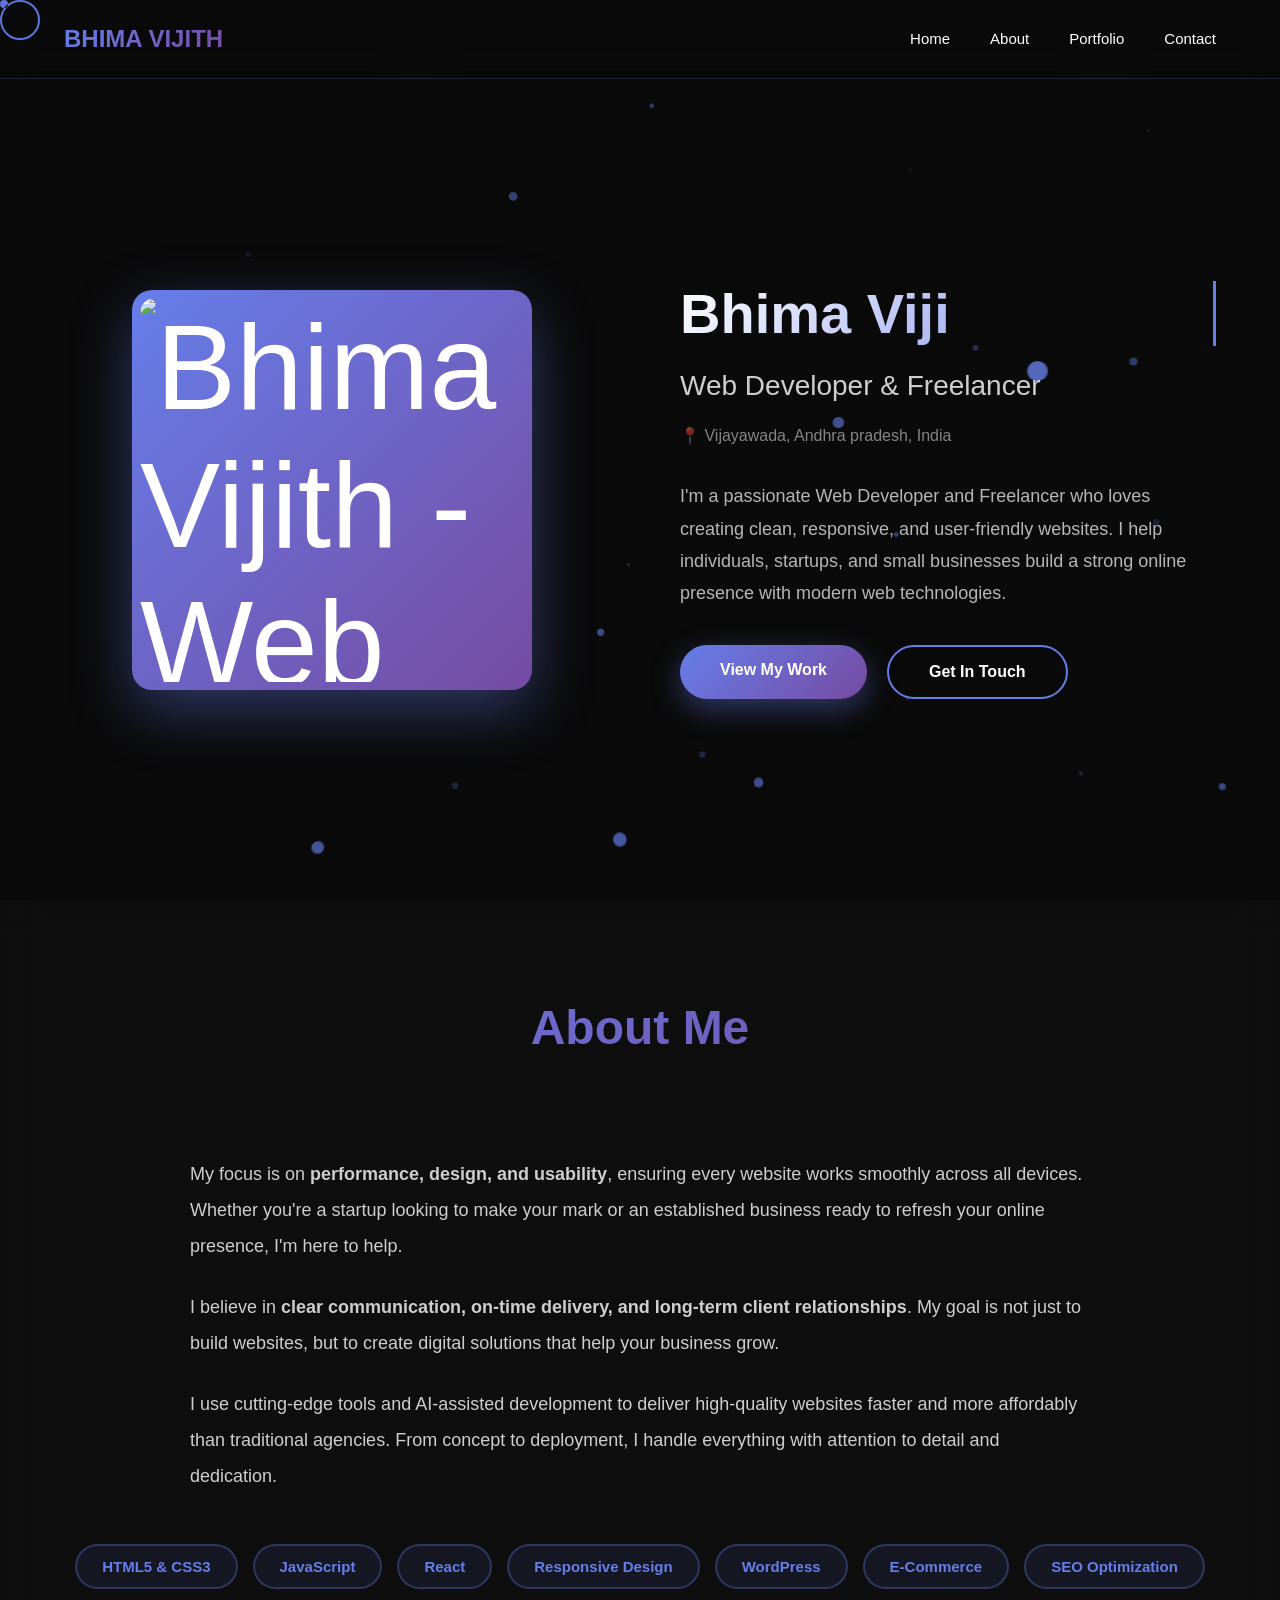
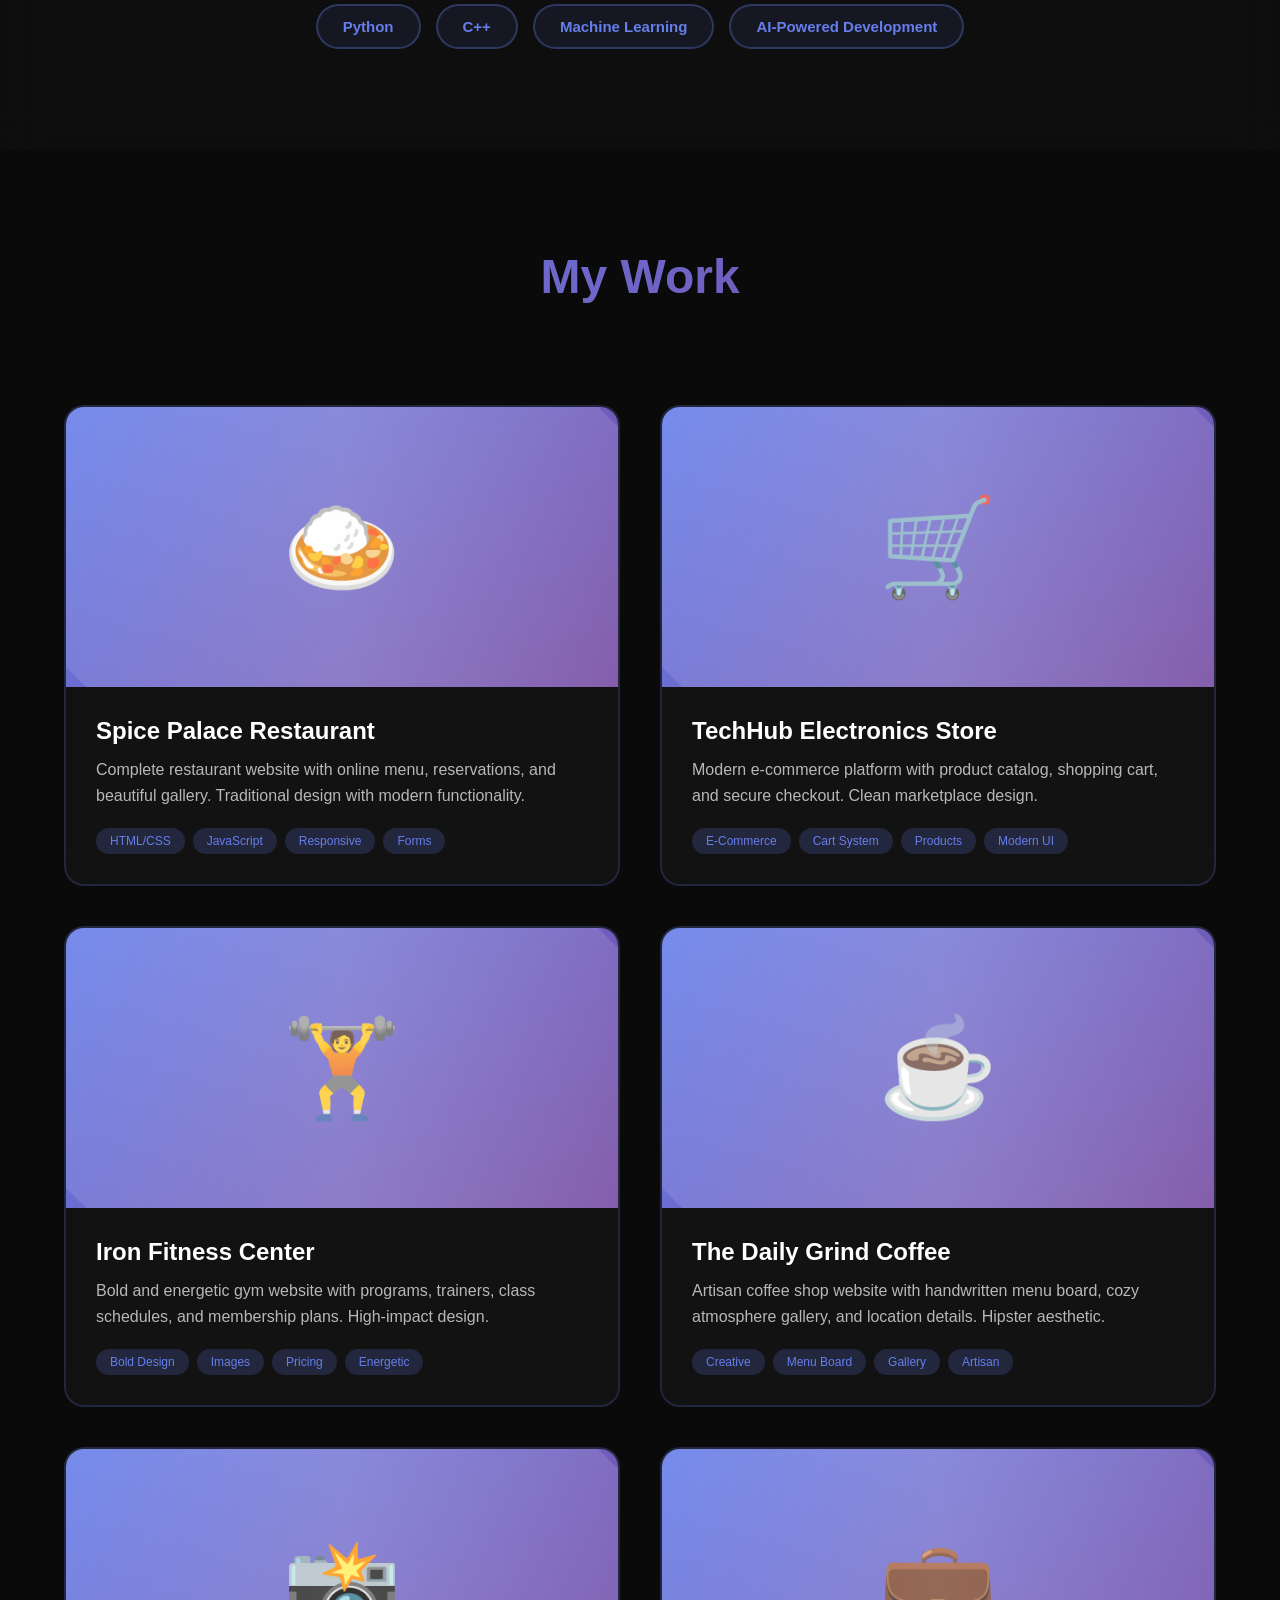
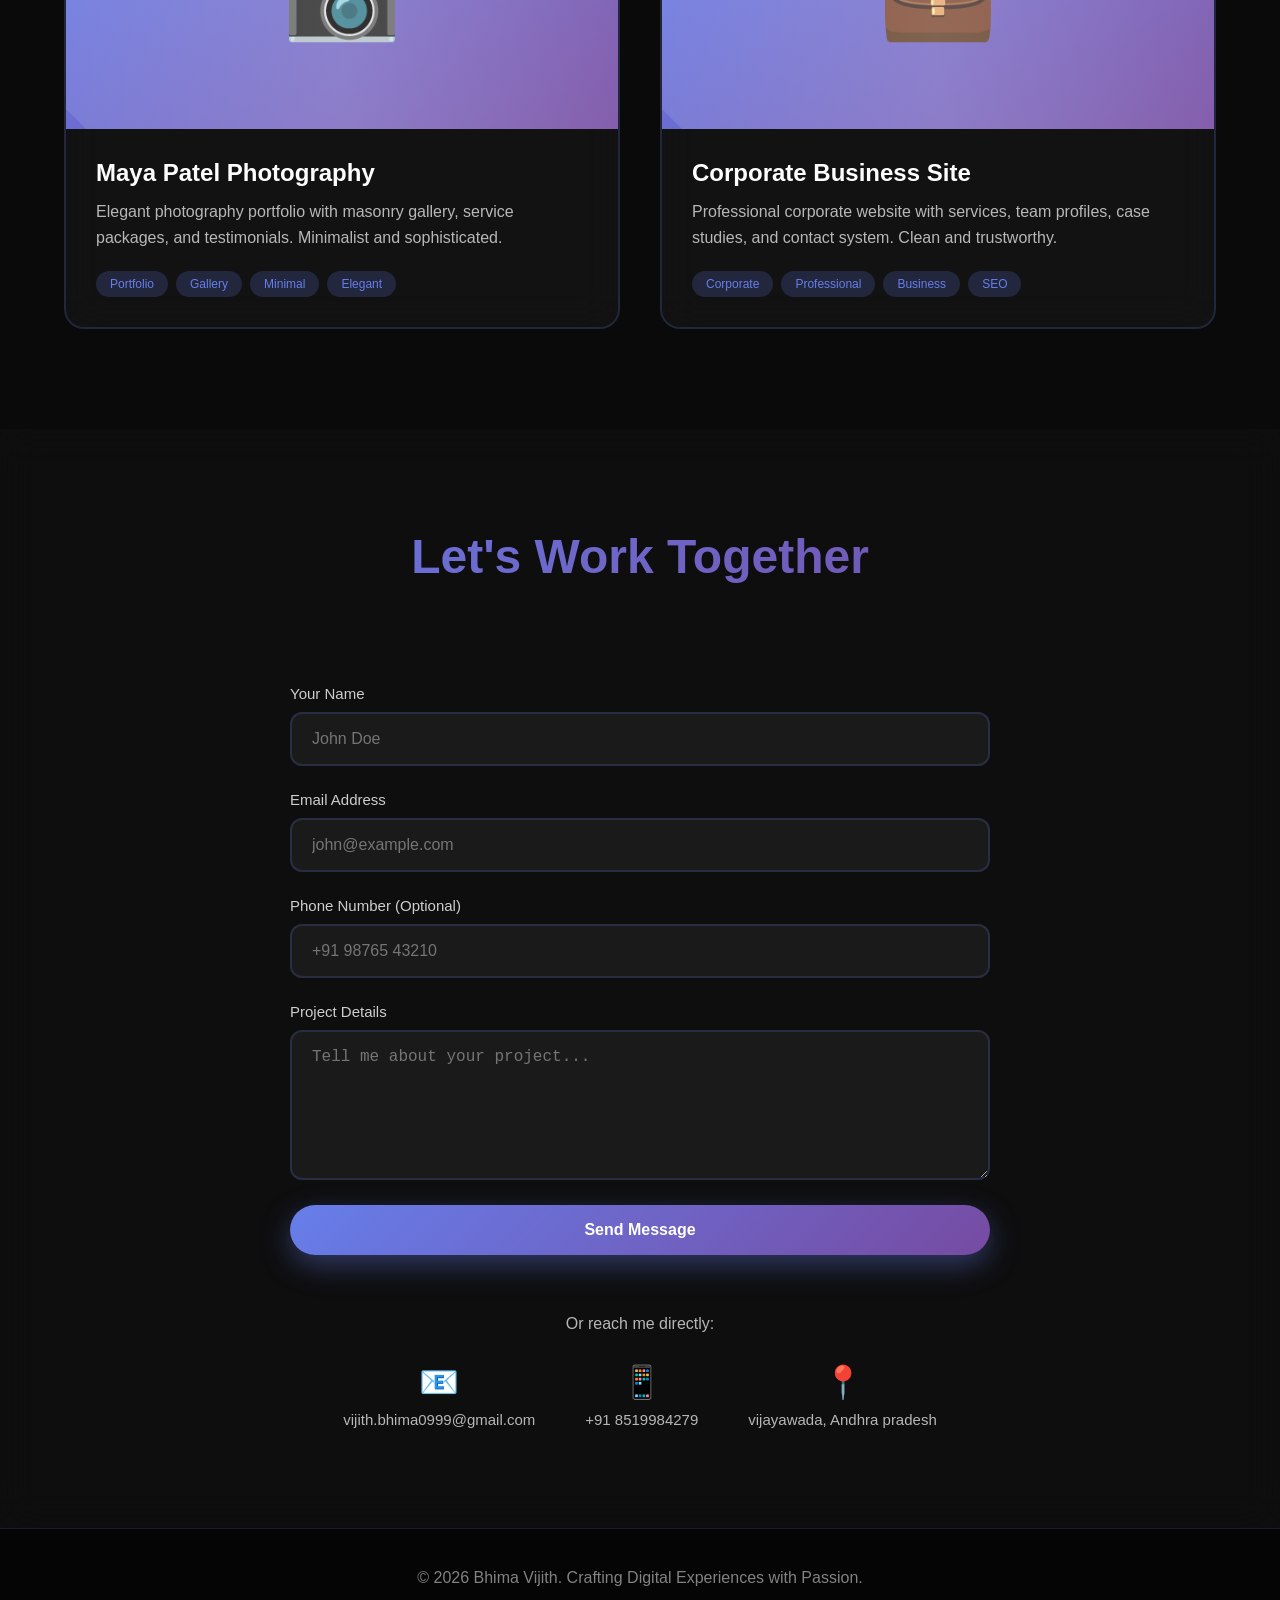
==== my potfolio.html @ c3a63f64 "first commit" ====
<!doctype html>
<html lang="en">
  <head>
    <meta charset="UTF-8" />
    <meta name="viewport" content="width=device-width, initial-scale=1.0" />
    <title>Bhima Vijith - Web Developer & Freelancer</title>
    <style>
      * {
        margin: 0;
        padding: 0;
        box-sizing: border-box;
      }

      body {
        font-family: -apple-system, BlinkMacSystemFont, "Segoe UI", sans-serif;
        background: #0a0a0a;
        color: #fff;
        overflow-x: hidden;
      }

      /* 3D Canvas Background */
      #canvas3d {
        position: fixed;
        top: 0;
        left: 0;
        width: 100%;
        height: 100%;
        z-index: 1;
      }

      .content {
        position: relative;
        z-index: 2;
      }

      /* Navigation */
      nav {
        position: fixed;
        top: 0;
        width: 100%;
        padding: 25px 5%;
        background: rgba(10, 10, 10, 0.9);
        backdrop-filter: blur(20px);
        z-index: 1000;
        display: flex;
        justify-content: space-between;
        align-items: center;
        border-bottom: 1px solid rgba(102, 126, 234, 0.2);
      }

      .logo {
        font-size: 24px;
        font-weight: 700;
        background: linear-gradient(135deg, #667eea 0%, #764ba2 100%);
        -webkit-background-clip: text;
        -webkit-text-fill-color: transparent;
        background-clip: text;
      }

      .nav-links {
        display: flex;
        gap: 40px;
        list-style: none;
      }

      .nav-links a {
        color: #fff;
        text-decoration: none;
        font-weight: 500;
        font-size: 15px;
        transition: all 0.3s;
      }

      .nav-links a:hover {
        color: #667eea;
      }

      /* Hero Section with Photo */
      .hero {
        min-height: 100vh;
        display: flex;
        align-items: center;
        justify-content: center;
        padding: 0 5%;
        padding-top: 80px;
      }

      .hero-container {
        max-width: 1200px;
        display: grid;
        grid-template-columns: 1fr 1fr;
        gap: 80px;
        align-items: center;
      }

      .hero-photo {
        display: flex;
        justify-content: center;
        align-items: center;
      }

      .photo-frame {
        width: 400px;
        height: 400px;
        border-radius: 20px;
        background: linear-gradient(135deg, #667eea 0%, #764ba2 100%);
        display: flex;
        align-items: center;
        justify-content: center;
        font-size: 120px;
        box-shadow: 0 20px 60px rgba(102, 126, 234, 0.4);
        animation: float 6s ease-in-out infinite;
        padding: 8px;
        overflow: hidden;
      }

      .photo-frame img {
        width: 100%;
        height: 100%;
        object-fit: cover;
        border-radius: 15px;
      }

      @keyframes float {
        0%,
        100% {
          transform: translateY(0px);
        }
        50% {
          transform: translateY(-20px);
        }
      }

      .hero-text h1 {
        font-size: 56px;
        font-weight: 700;
        margin-bottom: 15px;
        background: linear-gradient(135deg, #fff 0%, #667eea 100%);
        -webkit-background-clip: text;
        -webkit-text-fill-color: transparent;
        background-clip: text;
        opacity: 0;
        animation: fadeInLeft 1s ease 0.3s forwards;
      }

      .hero-text h1.typing {
        overflow: hidden;
        border-right: 3px solid #667eea;
        white-space: nowrap;
        animation:
          typing 2s steps(20) 0.5s forwards,
          blink 0.75s step-end infinite;
      }

      @keyframes typing {
        from {
          width: 0;
        }
        to {
          width: 100%;
        }
      }

      @keyframes blink {
        from,
        to {
          border-color: transparent;
        }
        50% {
          border-color: #667eea;
        }
      }

      @keyframes fadeInLeft {
        from {
          opacity: 0;
          transform: translateX(-50px);
        }
        to {
          opacity: 1;
          transform: translateX(0);
        }
      }

      .hero-text .subtitle {
        font-size: 28px;
        color: rgba(255, 255, 255, 0.8);
        margin-bottom: 10px;
        font-weight: 500;
        opacity: 0;
        animation: fadeInLeft 1s ease 0.5s forwards;
      }

      .hero-text .location {
        font-size: 16px;
        color: rgba(255, 255, 255, 0.5);
        margin-bottom: 30px;
        opacity: 0;
        animation: fadeInLeft 1s ease 0.7s forwards;
      }

      .hero-text p {
        font-size: 18px;
        line-height: 1.8;
        color: rgba(255, 255, 255, 0.7);
        margin-bottom: 35px;
        opacity: 0;
        animation: fadeInLeft 1s ease 0.9s forwards;
      }

      .cta-buttons {
        display: flex;
        gap: 20px;
        opacity: 0;
        animation: fadeInLeft 1s ease 1.1s forwards;
      }

      .btn {
        padding: 16px 40px;
        border: none;
        border-radius: 50px;
        font-size: 16px;
        font-weight: 600;
        cursor: pointer;
        transition: all 0.4s cubic-bezier(0.4, 0, 0.2, 1);
        text-decoration: none;
        display: inline-block;
        position: relative;
        overflow: hidden;
      }

      .btn::before {
        content: "";
        position: absolute;
        top: 50%;
        left: 50%;
        width: 0;
        height: 0;
        border-radius: 50%;
        background: rgba(255, 255, 255, 0.3);
        transform: translate(-50%, -50%);
        transition:
          width 0.6s,
          height 0.6s;
      }

      .btn:hover::before {
        width: 400px;
        height: 400px;
      }

      .btn-primary {
        background: linear-gradient(135deg, #667eea 0%, #764ba2 100%);
        color: #fff;
        box-shadow: 0 10px 30px rgba(102, 126, 234, 0.4);
      }

      .btn-primary:hover {
        transform: translateY(-5px) scale(1.05);
        box-shadow: 0 20px 50px rgba(102, 126, 234, 0.7);
      }

      .btn-secondary {
        background: transparent;
        color: #fff;
        border: 2px solid #667eea;
      }

      .btn-secondary:hover {
        background: rgba(102, 126, 234, 0.2);
        transform: translateY(-5px) scale(1.05);
        box-shadow: 0 15px 40px rgba(102, 126, 234, 0.4);
      }

      /* About Section */
      .about {
        padding: 100px 5%;
        background: rgba(15, 15, 15, 0.8);
        backdrop-filter: blur(20px);
      }

      .section-title {
        font-size: 48px;
        text-align: center;
        margin-bottom: 20px;
        background: linear-gradient(135deg, #667eea 0%, #764ba2 100%);
        -webkit-background-clip: text;
        -webkit-text-fill-color: transparent;
        background-clip: text;
        font-weight: 700;
        opacity: 0;
        animation: fadeInDown 0.8s ease forwards;
      }

      @keyframes fadeInDown {
        from {
          opacity: 0;
          transform: translateY(-30px);
        }
        to {
          opacity: 1;
          transform: translateY(0);
        }
      }

      .section-subtitle {
        text-align: center;
        color: rgba(255, 255, 255, 0.6);
        margin-bottom: 60px;
        font-size: 18px;
        opacity: 0;
        animation: fadeInUp 0.8s ease 0.2s forwards;
      }

      .about-content {
        max-width: 900px;
        margin: 0 auto;
        font-size: 18px;
        line-height: 2;
        color: rgba(255, 255, 255, 0.8);
      }

      .about-content p {
        margin-bottom: 25px;
      }

      .skills {
        display: flex;
        flex-wrap: wrap;
        gap: 15px;
        justify-content: center;
        margin-top: 50px;
      }

      .skill-tag {
        padding: 12px 25px;
        background: rgba(102, 126, 234, 0.1);
        border: 2px solid rgba(102, 126, 234, 0.3);
        border-radius: 25px;
        color: #667eea;
        font-size: 15px;
        font-weight: 600;
        transition: all 0.4s;
        animation: skillFloat 3s ease-in-out infinite;
      }

      .skill-tag:nth-child(1) {
        animation-delay: 0s;
      }
      .skill-tag:nth-child(2) {
        animation-delay: 0.2s;
      }
      .skill-tag:nth-child(3) {
        animation-delay: 0.4s;
      }
      .skill-tag:nth-child(4) {
        animation-delay: 0.6s;
      }
      .skill-tag:nth-child(5) {
        animation-delay: 0.8s;
      }
      .skill-tag:nth-child(6) {
        animation-delay: 1s;
      }
      .skill-tag:nth-child(7) {
        animation-delay: 1.2s;
      }
      .skill-tag:nth-child(8) {
        animation-delay: 1.4s;
      }
      .skill-tag:nth-child(9) {
        animation-delay: 1.6s;
      }

      @keyframes skillFloat {
        0%,
        100% {
          transform: translateY(0);
        }
        50% {
          transform: translateY(-10px);
        }
      }

      .skill-tag:hover {
        background: linear-gradient(
          135deg,
          rgba(102, 126, 234, 0.4),
          rgba(118, 75, 162, 0.4)
        );
        transform: translateY(-8px) scale(1.1) rotate(3deg);
        box-shadow: 0 15px 35px rgba(102, 126, 234, 0.5);
      }

      /* Portfolio Section */
      .portfolio {
        padding: 100px 5%;
      }

      .portfolio-grid {
        display: grid;
        grid-template-columns: repeat(auto-fit, minmax(380px, 1fr));
        gap: 40px;
        max-width: 1400px;
        margin: 0 auto;
      }

      .portfolio-item {
        background: rgba(20, 20, 20, 0.8);
        backdrop-filter: blur(20px);
        border-radius: 20px;
        overflow: hidden;
        border: 2px solid rgba(102, 126, 234, 0.2);
        transition: all 0.5s cubic-bezier(0.4, 0, 0.2, 1);
        cursor: pointer;
        opacity: 0;
        transform: translateY(50px);
        animation: slideInUp 0.8s ease forwards;
      }

      .portfolio-item:nth-child(1) {
        animation-delay: 0.1s;
      }
      .portfolio-item:nth-child(2) {
        animation-delay: 0.2s;
      }
      .portfolio-item:nth-child(3) {
        animation-delay: 0.3s;
      }
      .portfolio-item:nth-child(4) {
        animation-delay: 0.4s;
      }
      .portfolio-item:nth-child(5) {
        animation-delay: 0.5s;
      }
      .portfolio-item:nth-child(6) {
        animation-delay: 0.6s;
      }

      @keyframes slideInUp {
        to {
          opacity: 1;
          transform: translateY(0);
        }
      }

      .portfolio-item:hover {
        transform: translateY(-20px) scale(1.05);
        border-color: #667eea;
        box-shadow: 0 30px 60px rgba(102, 126, 234, 0.5);
      }

      .portfolio-image {
        width: 100%;
        height: 280px;
        background: linear-gradient(135deg, #667eea 0%, #764ba2 100%);
        display: flex;
        align-items: center;
        justify-content: center;
        font-size: 96px;
        position: relative;
        overflow: hidden;
        transition: transform 0.5s;
      }

      .portfolio-item:hover .portfolio-image {
        transform: scale(1.2) rotate(5deg);
      }

      .portfolio-image::before {
        content: "";
        position: absolute;
        top: -50%;
        left: -50%;
        width: 200%;
        height: 200%;
        background: linear-gradient(
          45deg,
          transparent,
          rgba(255, 255, 255, 0.2),
          transparent
        );
        transform: rotate(45deg);
        animation: shine 3s infinite;
      }

      @keyframes shine {
        0% {
          left: -50%;
          top: -50%;
        }
        100% {
          left: 150%;
          top: 150%;
        }
      }

      .portfolio-content {
        padding: 30px;
        position: relative;
      }

      .portfolio-content::before {
        content: "VIEW DEMO →";
        position: absolute;
        top: 50%;
        left: 50%;
        transform: translate(-50%, -50%);
        background: rgba(102, 126, 234, 0.95);
        color: white;
        padding: 15px 30px;
        border-radius: 25px;
        font-weight: 700;
        opacity: 0;
        transition: opacity 0.3s;
        pointer-events: none;
        z-index: 10;
      }

      .portfolio-item:hover .portfolio-content::before {
        opacity: 1;
      }

      .portfolio-content h3 {
        font-size: 24px;
        margin-bottom: 12px;
        color: #fff;
        transition: color 0.3s;
      }

      .portfolio-item:hover .portfolio-content h3 {
        color: #667eea;
      }

      .portfolio-content p {
        color: rgba(255, 255, 255, 0.7);
        margin-bottom: 20px;
        line-height: 1.6;
      }

      .portfolio-tags {
        display: flex;
        flex-wrap: wrap;
        gap: 8px;
      }

      .tag {
        padding: 6px 14px;
        background: rgba(102, 126, 234, 0.2);
        border-radius: 15px;
        font-size: 12px;
        color: #667eea;
      }

      /* Contact Section */
      .contact {
        padding: 100px 5%;
        background: rgba(15, 15, 15, 0.8);
        backdrop-filter: blur(20px);
      }

      .contact-container {
        max-width: 700px;
        margin: 0 auto;
      }

      .contact-form {
        display: flex;
        flex-direction: column;
        gap: 25px;
      }

      .form-group {
        display: flex;
        flex-direction: column;
      }

      .form-group label {
        margin-bottom: 10px;
        color: rgba(255, 255, 255, 0.8);
        font-size: 15px;
        font-weight: 500;
      }

      .form-group input,
      .form-group textarea {
        padding: 16px 20px;
        background: rgba(30, 30, 30, 0.8);
        border: 2px solid rgba(102, 126, 234, 0.2);
        border-radius: 12px;
        color: #fff;
        font-size: 16px;
        transition: all 0.3s;
      }

      .form-group input:focus,
      .form-group textarea:focus {
        outline: none;
        border-color: #667eea;
        box-shadow: 0 0 20px rgba(102, 126, 234, 0.3);
      }

      .form-group textarea {
        resize: vertical;
        min-height: 150px;
      }

      .contact-info {
        margin-top: 60px;
        text-align: center;
      }

      .contact-methods {
        display: flex;
        justify-content: center;
        gap: 50px;
        margin-top: 30px;
      }

      .contact-method {
        text-align: center;
      }

      .contact-method .icon {
        font-size: 32px;
        margin-bottom: 10px;
      }

      .contact-method p {
        color: rgba(255, 255, 255, 0.7);
        font-size: 15px;
      }

      /* Footer */
      footer {
        padding: 40px 5%;
        text-align: center;
        background: rgba(5, 5, 5, 0.9);
        border-top: 1px solid rgba(102, 126, 234, 0.2);
      }

      footer p {
        color: rgba(255, 255, 255, 0.5);
      }

      /* Mouse Trail Effect */
      .cursor-dot {
        position: fixed;
        width: 8px;
        height: 8px;
        background: #667eea;
        border-radius: 50%;
        pointer-events: none;
        z-index: 9999;
        transition: transform 0.15s ease;
        mix-blend-mode: difference;
      }

      .cursor-outline {
        position: fixed;
        width: 40px;
        height: 40px;
        border: 2px solid #667eea;
        border-radius: 50%;
        pointer-events: none;
        z-index: 9999;
        transition: transform 0.25s ease;
        mix-blend-mode: difference;
      }

      /* Page Transition Overlay */
      .page-transition {
        position: fixed;
        top: 0;
        left: 0;
        width: 100%;
        height: 100%;
        background: linear-gradient(135deg, #667eea 0%, #764ba2 100%);
        z-index: 10000;
        display: flex;
        align-items: center;
        justify-content: center;
        opacity: 1;
        animation: pageTransitionOut 1.5s ease forwards;
      }

      @keyframes pageTransitionOut {
        0% {
          opacity: 1;
          clip-path: circle(150% at 50% 50%);
        }
        100% {
          opacity: 0;
          clip-path: circle(0% at 50% 50%);
          pointer-events: none;
        }
      }

      .loading-text {
        font-size: 32px;
        font-weight: 700;
        color: white;
        letter-spacing: 3px;
        animation: pulse 1s ease-in-out infinite;
      }

      @keyframes pulse {
        0%,
        100% {
          opacity: 1;
          transform: scale(1);
        }
        50% {
          opacity: 0.7;
          transform: scale(1.05);
        }
      }

      /* Parallax Sections */
      .parallax-section {
        position: relative;
        transform-style: preserve-3d;
      }

      .parallax-layer {
        position: absolute;
        width: 100%;
        height: 100%;
        pointer-events: none;
      }
      @media (max-width: 768px) {
        .hero-container {
          grid-template-columns: 1fr;
          text-align: center;
        }

        .hero-text h1 {
          font-size: 36px;
        }

        .photo-frame {
          width: 280px;
          height: 280px;
        }

        .nav-links {
          display: none;
        }

        .portfolio-grid {
          grid-template-columns: 1fr;
        }

        .cta-buttons {
          flex-direction: column;
        }

        .contact-methods {
          flex-direction: column;
          gap: 30px;
        }
      }
    </style>
  </head>
  <body>
    <!-- Page Transition Overlay -->
    <div class="page-transition">
      <div class="loading-text">BHIMA VIJITH</div>
    </div>

    <!-- Custom Cursor -->
    <div class="cursor-dot"></div>
    <div class="cursor-outline"></div>

    <!-- 3D Canvas Background -->
    <canvas id="canvas3d"></canvas>

    <!-- Content -->
    <div class="content">
      <!-- Navigation -->
      <nav>
        <div class="logo">BHIMA VIJITH</div>
        <ul class="nav-links">
          <li><a href="#home">Home</a></li>
          <li><a href="#about">About</a></li>
          <li><a href="#portfolio">Portfolio</a></li>
          <li><a href="#contact">Contact</a></li>
        </ul>
      </nav>

      <!-- Hero Section -->
      <section id="home" class="hero">
        <div class="hero-container">
          <div class="hero-photo">
            <div class="photo-frame">
              <img
                src="https://i.ibb.co/DP5CSjSZ/vijith-profisnal-photo.jpg"
                alt="Bhima Vijith - Web Developer"
              />
            </div>
          </div>
          <div class="hero-text">
            <h1 class="typing-name">Bhima Vijith</h1>
            <p class="subtitle">Web Developer & Freelancer</p>
            <p class="location">📍 Vijayawada, Andhra pradesh, India</p>
            <p>
              I'm a passionate Web Developer and Freelancer who loves creating
              clean, responsive, and user-friendly websites. I help individuals,
              startups, and small businesses build a strong online presence with
              modern web technologies.
            </p>
            <div class="cta-buttons">
              <a href="#portfolio" class="btn btn-primary">View My Work</a>
              <a href="#contact" class="btn btn-secondary">Get In Touch</a>
            </div>
          </div>
        </div>
      </section>

      <!-- About Section -->
      <section id="about" class="about">
        <h2 class="section-title">About Me</h2>
        <p class="section-subtitle">Creating Digital Experiences That Matter</p>
        <div class="about-content">
          <p>
            My focus is on <strong>performance, design, and usability</strong>,
            ensuring every website works smoothly across all devices. Whether
            you're a startup looking to make your mark or an established
            business ready to refresh your online presence, I'm here to help.
          </p>

          <p>
            I believe in
            <strong
              >clear communication, on-time delivery, and long-term client
              relationships</strong
            >. My goal is not just to build websites, but to create digital
            solutions that help your business grow.
          </p>

          <p>
            I use cutting-edge tools and AI-assisted development to deliver
            high-quality websites faster and more affordably than traditional
            agencies. From concept to deployment, I handle everything with
            attention to detail and dedication.
          </p>
        </div>

        <div class="skills">
          <span class="skill-tag">HTML5 & CSS3</span>
          <span class="skill-tag">JavaScript</span>
          <span class="skill-tag">React</span>
          <span class="skill-tag">Responsive Design</span>
          <span class="skill-tag">WordPress</span>
          <span class="skill-tag">E-Commerce</span>
          <span class="skill-tag">SEO Optimization</span>
          <span class="skill-tag">Python</span>
          <span class="skill-tag">C++</span>
          <span class="skill-tag">Machine Learning</span>
          <span class="skill-tag">AI-Powered Development</span>
        </div>
      </section>

      <!-- Portfolio Section -->
      <section id="portfolio" class="portfolio">
        <h2 class="section-title">My Work</h2>
        <p class="section-subtitle">Projects I'm Proud Of</p>
        <div class="portfolio-grid">
          <!-- Restaurant -->
          <div class="portfolio-item">
            <div class="portfolio-image">🍛</div>
            <div class="portfolio-content">
              <h3>Spice Palace Restaurant</h3>
              <p>
                Complete restaurant website with online menu, reservations, and
                beautiful gallery. Traditional design with modern functionality.
              </p>
              <div class="portfolio-tags">
                <span class="tag">HTML/CSS</span>
                <span class="tag">JavaScript</span>
                <span class="tag">Responsive</span>
                <span class="tag">Forms</span>
              </div>
            </div>
          </div>

          <!-- E-Commerce -->
          <div class="portfolio-item">
            <div class="portfolio-image">🛒</div>
            <div class="portfolio-content">
              <h3>TechHub Electronics Store</h3>
              <p>
                Modern e-commerce platform with product catalog, shopping cart,
                and secure checkout. Clean marketplace design.
              </p>
              <div class="portfolio-tags">
                <span class="tag">E-Commerce</span>
                <span class="tag">Cart System</span>
                <span class="tag">Products</span>
                <span class="tag">Modern UI</span>
              </div>
            </div>
          </div>

          <!-- Gym -->
          <div class="portfolio-item">
            <div class="portfolio-image">🏋️</div>
            <div class="portfolio-content">
              <h3>Iron Fitness Center</h3>
              <p>
                Bold and energetic gym website with programs, trainers, class
                schedules, and membership plans. High-impact design.
              </p>
              <div class="portfolio-tags">
                <span class="tag">Bold Design</span>
                <span class="tag">Images</span>
                <span class="tag">Pricing</span>
                <span class="tag">Energetic</span>
              </div>
            </div>
          </div>

          <!-- Coffee Shop -->
          <div class="portfolio-item">
            <div class="portfolio-image">☕</div>
            <div class="portfolio-content">
              <h3>The Daily Grind Coffee</h3>
              <p>
                Artisan coffee shop website with handwritten menu board, cozy
                atmosphere gallery, and location details. Hipster aesthetic.
              </p>
              <div class="portfolio-tags">
                <span class="tag">Creative</span>
                <span class="tag">Menu Board</span>
                <span class="tag">Gallery</span>
                <span class="tag">Artisan</span>
              </div>
            </div>
          </div>

          <!-- Photography -->
          <div class="portfolio-item">
            <div class="portfolio-image">📸</div>
            <div class="portfolio-content">
              <h3>Maya Patel Photography</h3>
              <p>
                Elegant photography portfolio with masonry gallery, service
                packages, and testimonials. Minimalist and sophisticated.
              </p>
              <div class="portfolio-tags">
                <span class="tag">Portfolio</span>
                <span class="tag">Gallery</span>
                <span class="tag">Minimal</span>
                <span class="tag">Elegant</span>
              </div>
            </div>
          </div>

          <!-- Business -->
          <div class="portfolio-item">
            <div class="portfolio-image">💼</div>
            <div class="portfolio-content">
              <h3>Corporate Business Site</h3>
              <p>
                Professional corporate website with services, team profiles,
                case studies, and contact system. Clean and trustworthy.
              </p>
              <div class="portfolio-tags">
                <span class="tag">Corporate</span>
                <span class="tag">Professional</span>
                <span class="tag">Business</span>
                <span class="tag">SEO</span>
              </div>
            </div>
          </div>
        </div>
      </section>

      <!-- Contact Section -->
      <section id="contact" class="contact">
        <h2 class="section-title">Let's Work Together</h2>
        <p class="section-subtitle">Ready to start your project?</p>
        <div class="contact-container">
          <form class="contact-form" id="contactForm">
            <div class="form-group">
              <label>Your Name</label>
              <input type="text" placeholder="John Doe" required />
            </div>
            <div class="form-group">
              <label>Email Address</label>
              <input type="email" placeholder="john@example.com" required />
            </div>
            <div class="form-group">
              <label>Phone Number (Optional)</label>
              <input type="tel" placeholder="+91 98765 43210" />
            </div>
            <div class="form-group">
              <label>Project Details</label>
              <textarea
                placeholder="Tell me about your project..."
                required
              ></textarea>
            </div>
            <button type="submit" class="btn btn-primary" style="width: 100%">
              Send Message
            </button>
          </form>

          <div class="contact-info">
            <p style="color: rgba(255, 255, 255, 0.7); margin-bottom: 30px">
              Or reach me directly:
            </p>
            <div class="contact-methods">
              <div class="contact-method">
                <div class="icon">📧</div>
                <p>vijith.bhima0999@gmail.com</p>
              </div>
              <div class="contact-method">
                <div class="icon">📱</div>
                <p>+91 8519984279</p>
              </div>
              <div class="contact-method">
                <div class="icon">📍</div>
                <p>vijayawada, Andhra pradesh</p>
              </div>
            </div>
          </div>
        </div>
      </section>

      <!-- Footer -->
      <footer>
        <p>
          &copy; 2026 Bhima Vijith. Crafting Digital Experiences with Passion.
        </p>
      </footer>
    </div>

    <script>
      // ===== CUSTOM CURSOR =====
      const cursorDot = document.querySelector(".cursor-dot");
      const cursorOutline = document.querySelector(".cursor-outline");

      let mouseX = 0,
        mouseY = 0;
      let outlineX = 0,
        outlineY = 0;

      document.addEventListener("mousemove", (e) => {
        mouseX = e.clientX;
        mouseY = e.clientY;

        cursorDot.style.left = mouseX + "px";
        cursorDot.style.top = mouseY + "px";
      });

      function animateOutline() {
        outlineX += (mouseX - outlineX) * 0.15;
        outlineY += (mouseY - outlineY) * 0.15;

        cursorOutline.style.left = outlineX + "px";
        cursorOutline.style.top = outlineY + "px";

        requestAnimationFrame(animateOutline);
      }
      animateOutline();

      // Expand cursor on hover
      document.querySelectorAll("a, button, .portfolio-item").forEach((el) => {
        el.addEventListener("mouseenter", () => {
          cursorDot.style.transform = "scale(2)";
          cursorOutline.style.transform = "scale(1.5)";
        });
        el.addEventListener("mouseleave", () => {
          cursorDot.style.transform = "scale(1)";
          cursorOutline.style.transform = "scale(1)";
        });
      });

      // ===== TYPING ANIMATION =====
      const typingName = document.querySelector(".typing-name");
      const text = "Bhima Vijith";
      let index = 0;

      function typeWriter() {
        if (index < text.length) {
          typingName.textContent = text.substring(0, index + 1);
          index++;
          setTimeout(typeWriter, 150);
        } else {
          setTimeout(() => {
            typingName.style.borderRight = "none";
          }, 500);
        }
      }

      setTimeout(() => {
        typingName.textContent = "";
        typingName.style.borderRight = "3px solid #667eea";
        typingName.style.opacity = "1";
        typeWriter();
      }, 1000);

      // ===== PARALLAX SCROLLING =====
      let scrollY = 0;

      window.addEventListener("scroll", () => {
        scrollY = window.scrollY;

        // Parallax for hero photo
        const heroPhoto = document.querySelector(".photo-frame");
        if (heroPhoto) {
          heroPhoto.style.transform = `translateY(${scrollY * 0.3}px)`;
        }

        // Parallax for portfolio items
        document.querySelectorAll(".portfolio-item").forEach((item, index) => {
          const speed = index % 2 === 0 ? 0.1 : -0.1;
          const rect = item.getBoundingClientRect();
          if (rect.top < window.innerHeight && rect.bottom > 0) {
            item.style.transform = `translateY(${scrollY * speed}px)`;
          }
        });

        // Parallax for background
        const canvas = document.getElementById("canvas3d");
        canvas.style.transform = `translateY(${scrollY * 0.5}px)`;
      });

      // ===== MOUSE TRAIL PARTICLES =====
      const trailParticles = [];
      const maxTrailParticles = 20;

      class TrailParticle {
        constructor(x, y) {
          this.x = x;
          this.y = y;
          this.size = Math.random() * 5 + 2;
          this.speedX = (Math.random() - 0.5) * 2;
          this.speedY = (Math.random() - 0.5) * 2;
          this.life = 1;
        }

        update() {
          this.x += this.speedX;
          this.y += this.speedY;
          this.life -= 0.02;
          this.size *= 0.95;
        }

        draw(ctx) {
          ctx.beginPath();
          ctx.arc(this.x, this.y, this.size, 0, Math.PI * 2);
          ctx.fillStyle = `rgba(102, 126, 234, ${this.life})`;
          ctx.fill();
        }
      }

      document.addEventListener("mousemove", (e) => {
        if (trailParticles.length < maxTrailParticles) {
          trailParticles.push(new TrailParticle(e.clientX, e.clientY));
        }
      });

      // 3D Canvas Animation
      const canvas = document.getElementById("canvas3d");
      const ctx = canvas.getContext("2d");

      canvas.width = window.innerWidth;
      canvas.height = window.innerHeight;

      class Particle {
        constructor() {
          this.reset();
        }

        reset() {
          this.x = Math.random() * canvas.width;
          this.y = Math.random() * canvas.height;
          this.z = Math.random() * 1500;
          this.size = Math.random() * 2 + 1;
          this.speedZ = Math.random() * 2 + 1;
          this.speedX = 0;
          this.speedY = 0;
        }

        update() {
          this.z -= this.speedZ;
          if (this.z <= 0) this.reset();

          this.x += this.speedX;
          this.y += this.speedY;
        }

        draw() {
          const scale = 1500 / this.z;
          const x2d = (this.x - canvas.width / 2) * scale + canvas.width / 2;
          const y2d = (this.y - canvas.height / 2) * scale + canvas.height / 2;
          const size2d = this.size * scale;
          const opacity = (1500 - this.z) / 1500;

          ctx.beginPath();
          ctx.arc(x2d, y2d, size2d, 0, Math.PI * 2);
          ctx.fillStyle = `rgba(102, 126, 234, ${opacity * 0.8})`;
          ctx.fill();
        }
      }

      const particles = [];
      for (let i = 0; i < 100; i++) {
        particles.push(new Particle());
      }

      // Mouse interaction with particles
      document.addEventListener("mousemove", (e) => {
        const mouseX = (e.clientX / window.innerWidth - 0.5) * 2;
        const mouseY = (e.clientY / window.innerHeight - 0.5) * 2;

        particles.forEach((particle) => {
          particle.speedX = mouseX * 0.5;
          particle.speedY = mouseY * 0.5;
        });
      });

      function animate() {
        ctx.fillStyle = "rgba(10, 10, 10, 0.1)";
        ctx.fillRect(0, 0, canvas.width, canvas.height);

        particles.forEach((particle) => {
          particle.update();
          particle.draw();
        });

        // Draw trail particles
        for (let i = trailParticles.length - 1; i >= 0; i--) {
          trailParticles[i].update();
          trailParticles[i].draw(ctx);
          if (trailParticles[i].life <= 0) {
            trailParticles.splice(i, 1);
          }
        }

        requestAnimationFrame(animate);
      }

      animate();

      window.addEventListener("resize", () => {
        canvas.width = window.innerWidth;
        canvas.height = window.innerHeight;
      });

      // Smooth scrolling
      document.querySelectorAll('a[href^="#"]').forEach((anchor) => {
        anchor.addEventListener("click", function (e) {
          e.preventDefault();
          const target = document.querySelector(this.getAttribute("href"));
          if (target) {
            // Page transition effect
            document.body.style.overflow = "hidden";
            const overlay = document.createElement("div");
            overlay.style.cssText = `
                        position: fixed;
                        top: 0;
                        left: 0;
                        width: 100%;
                        height: 100%;
                        background: linear-gradient(135deg, #667eea, #764ba2);
                        z-index: 10000;
                        opacity: 0;
                        transition: opacity 0.3s;
                    `;
            document.body.appendChild(overlay);

            setTimeout(() => (overlay.style.opacity = "1"), 10);

            setTimeout(() => {
              target.scrollIntoView({ behavior: "smooth" });
              setTimeout(() => {
                overlay.style.opacity = "0";
                setTimeout(() => {
                  document.body.removeChild(overlay);
                  document.body.style.overflow = "auto";
                }, 300);
              }, 500);
            }, 300);
          }
        });
      });

      // Form submission
      document
        .getElementById("contactForm")
        .addEventListener("submit", function (e) {
          e.preventDefault();

          // Success animation
          const btn = this.querySelector(".btn-primary");
          btn.textContent = "✓ Sending...";
          btn.style.background = "linear-gradient(135deg, #00c853, #64dd17)";

          setTimeout(() => {
            alert(
              "Thank you for your message! I will get back to you within 24 hours.",
            );
            btn.textContent = "Send Message";
            btn.style.background =
              "linear-gradient(135deg, #667eea 0%, #764ba2 100%)";
            this.reset();
          }, 1500);
        });

      // Portfolio item interactions with 3D tilt
      document.querySelectorAll(".portfolio-item").forEach((item) => {
        item.addEventListener("mousemove", (e) => {
          const rect = item.getBoundingClientRect();
          const x = e.clientX - rect.left;
          const y = e.clientY - rect.top;

          const centerX = rect.width / 2;
          const centerY = rect.height / 2;

          const rotateX = (y - centerY) / 20;
          const rotateY = (centerX - x) / 20;

          item.style.transform = `perspective(1000px) rotateX(${rotateX}deg) rotateY(${rotateY}deg) translateY(-20px) scale(1.05)`;
        });

        item.addEventListener("mouseleave", () => {
          item.style.transform =
            "perspective(1000px) rotateX(0) rotateY(0) translateY(0) scale(1)";
        });

        item.addEventListener("click", function () {
          const title = this.querySelector("h3").textContent;

          // Add click animation
          this.style.transform = "scale(0.95)";
          setTimeout(() => {
            this.style.transform = "";
          }, 200);

          alert(
            `Demo for "${title}" will open in a new window. (Link these to your deployed demo sites!)`,
          );
        });
      });

      // Magnetic effect for buttons
      document.querySelectorAll(".btn").forEach((btn) => {
        btn.addEventListener("mousemove", (e) => {
          const rect = btn.getBoundingClientRect();
          const x = e.clientX - rect.left - rect.width / 2;
          const y = e.clientY - rect.top - rect.height / 2;

          btn.style.transform = `translate(${x * 0.3}px, ${y * 0.3}px)`;
        });

        btn.addEventListener("mouseleave", () => {
          btn.style.transform = "translate(0, 0)";
        });
      });

      // Scroll reveal animation
      const observerOptions = {
        threshold: 0.1,
        rootMargin: "0px 0px -100px 0px",
      };

      const observer = new IntersectionObserver((entries) => {
        entries.forEach((entry) => {
          if (entry.isIntersecting) {
            entry.target.style.opacity = "1";
            entry.target.style.transform = "translateY(0)";
          }
        });
      }, observerOptions);

      // Observe about section
      const aboutContent = document.querySelector(".about-content");
      if (aboutContent) {
        aboutContent.style.opacity = "0";
        aboutContent.style.transform = "translateY(30px)";
        aboutContent.style.transition = "all 0.8s ease";
        observer.observe(aboutContent);
      }

      // Hide loading screen on page load
      window.addEventListener("load", () => {
        setTimeout(() => {
          document.querySelector(".page-transition").style.display = "none";
        }, 1500);
      });
    </script>
  </body>
</html>
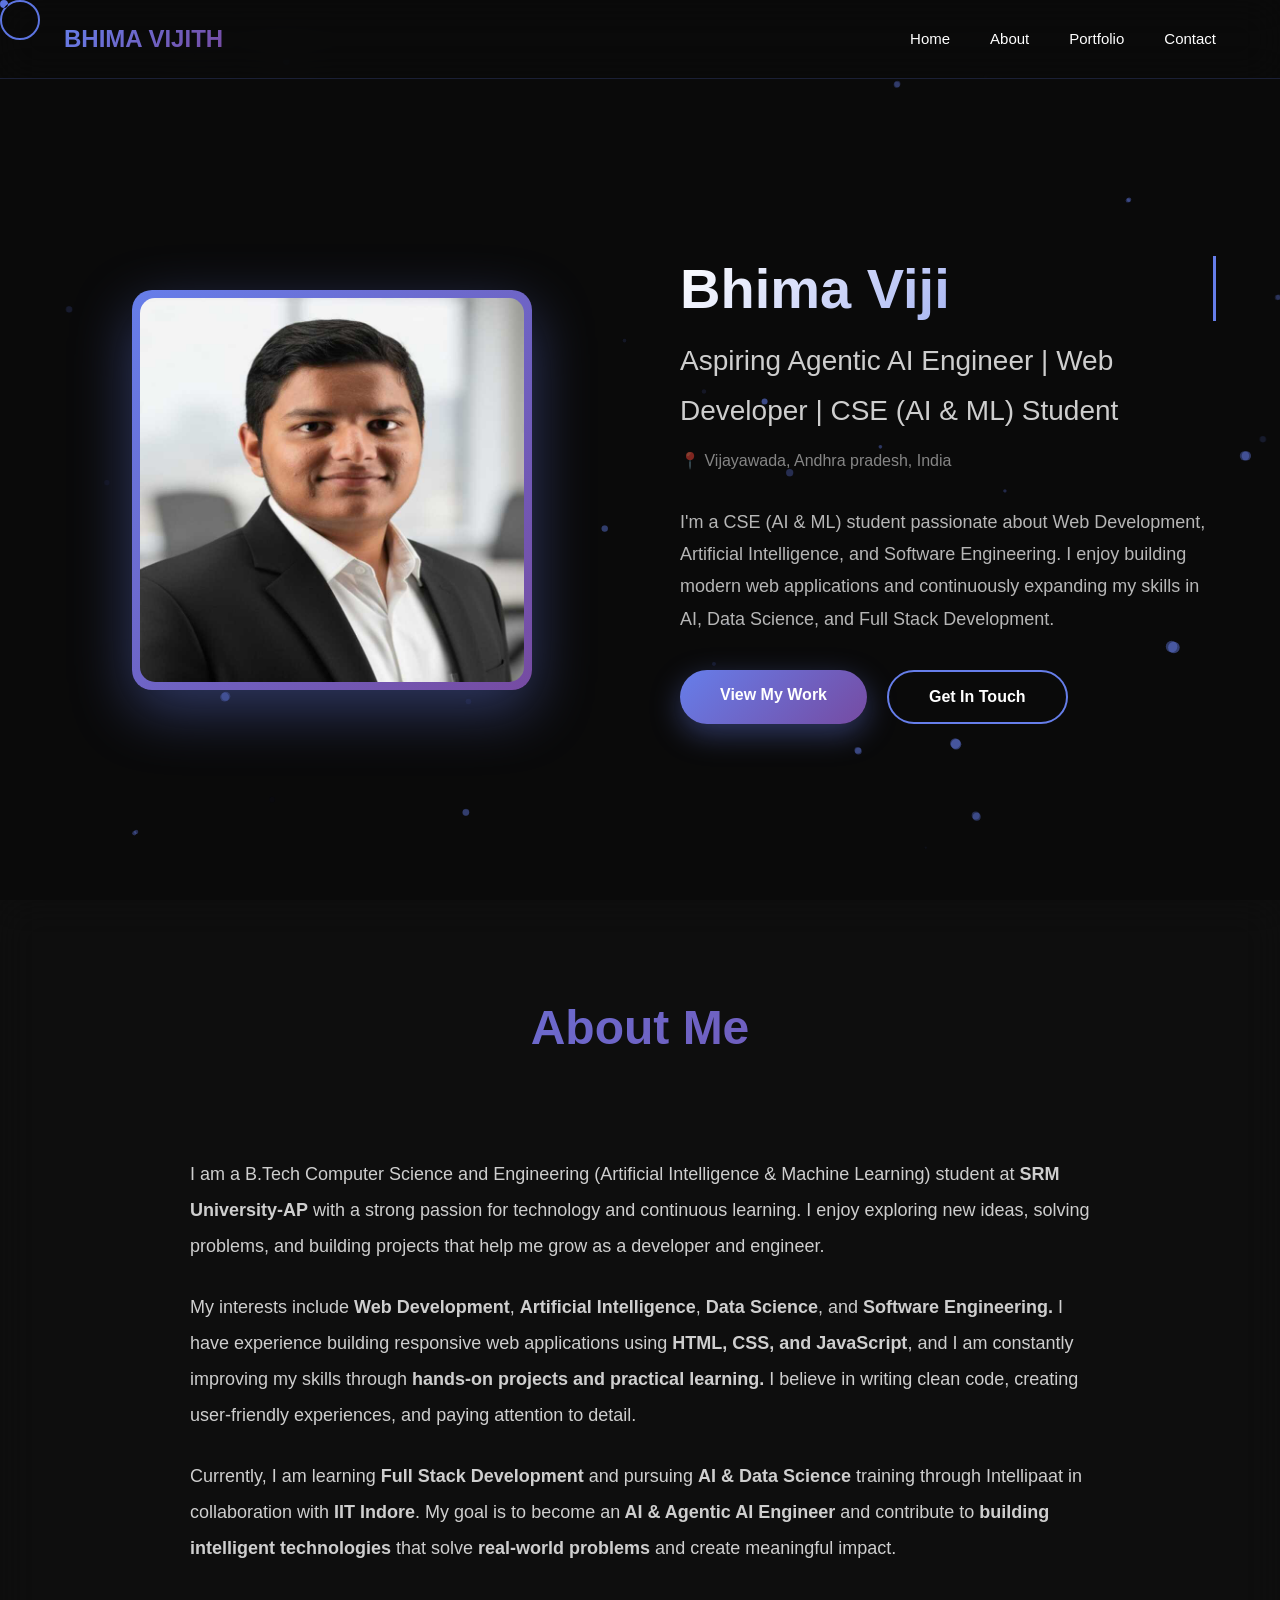
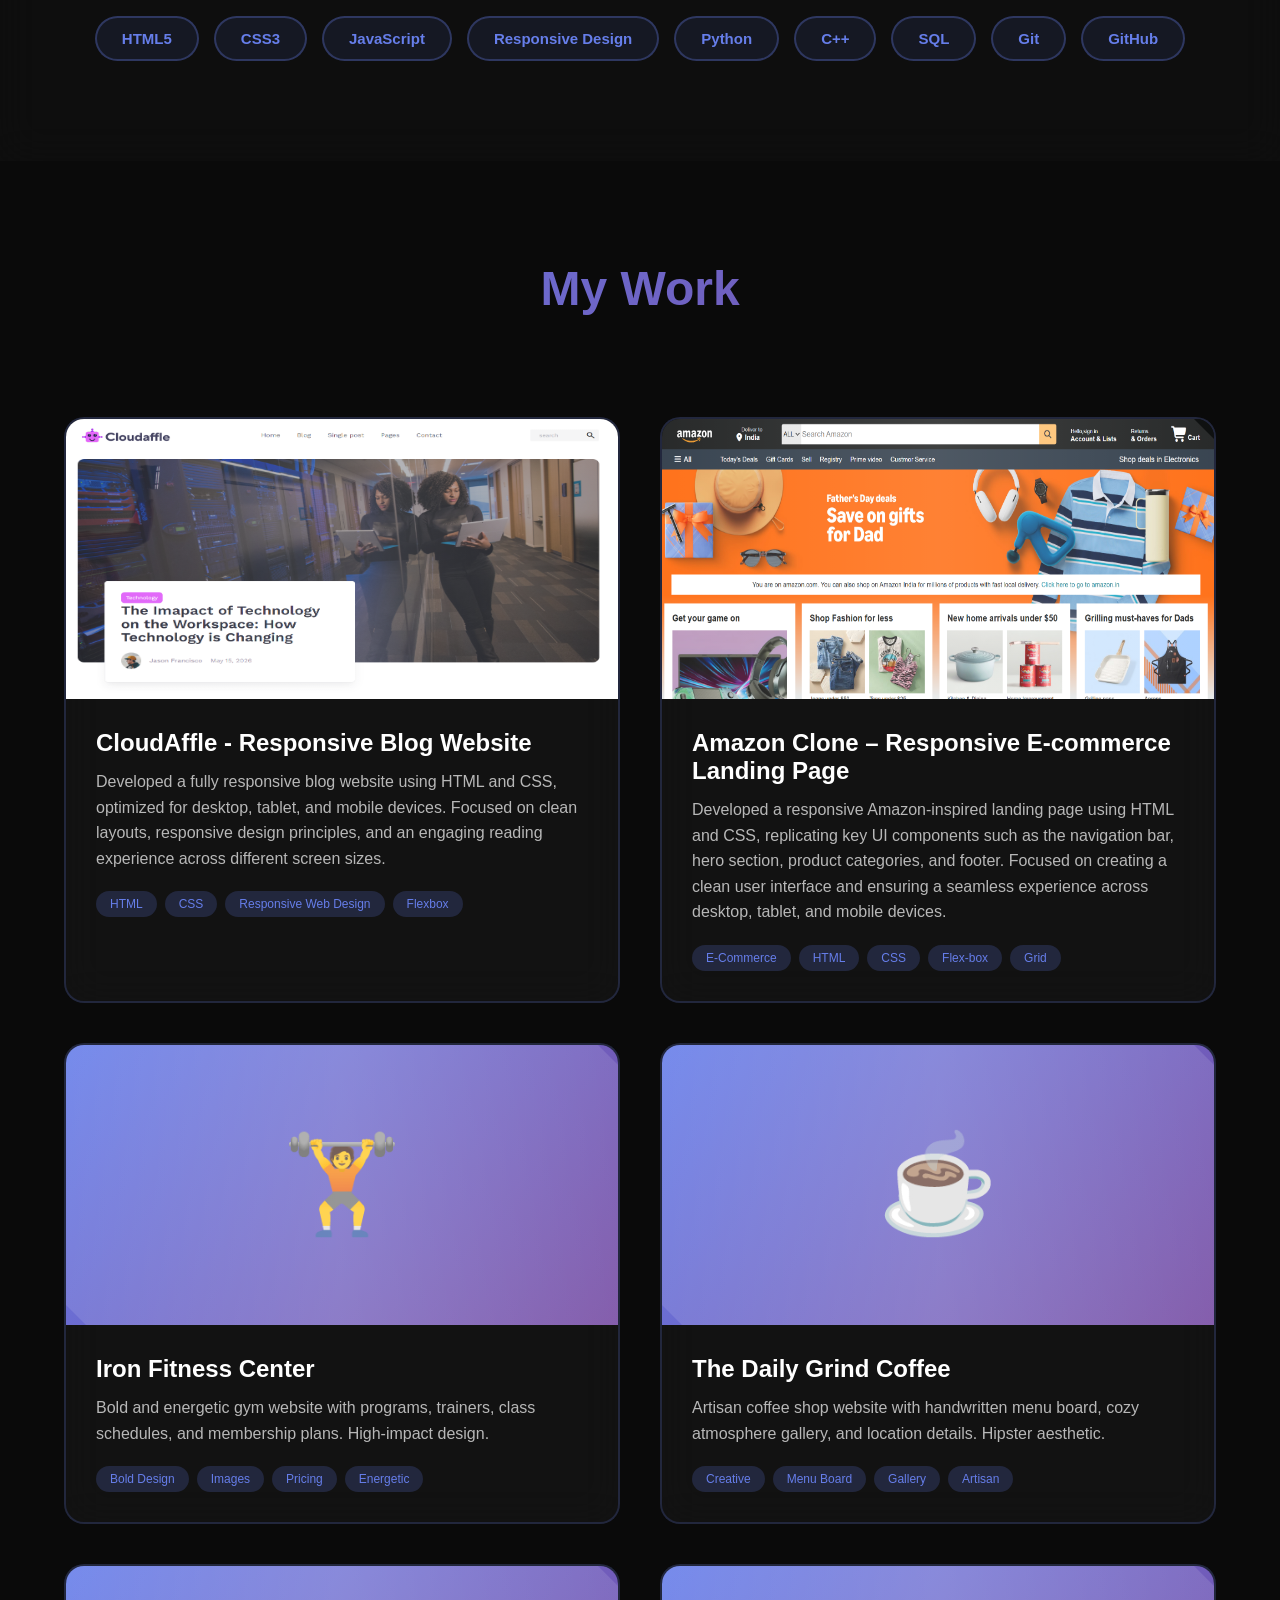
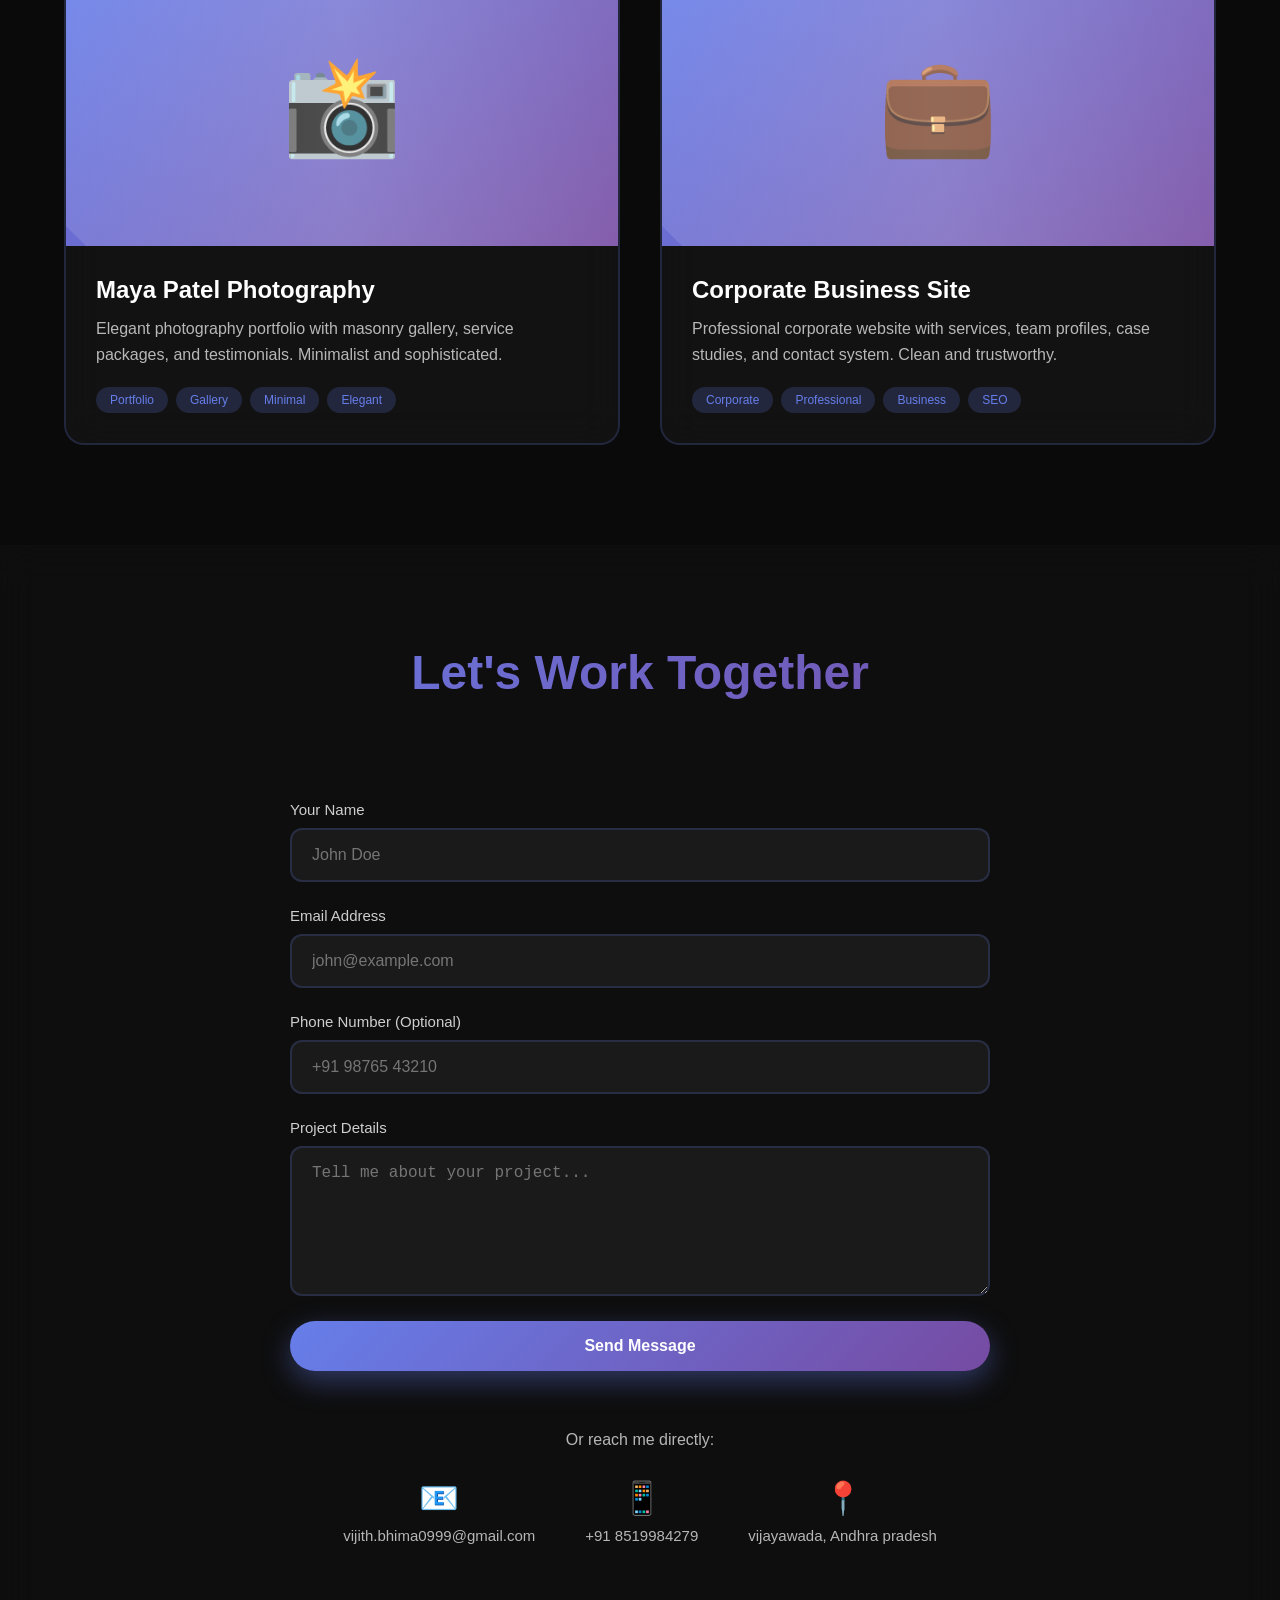
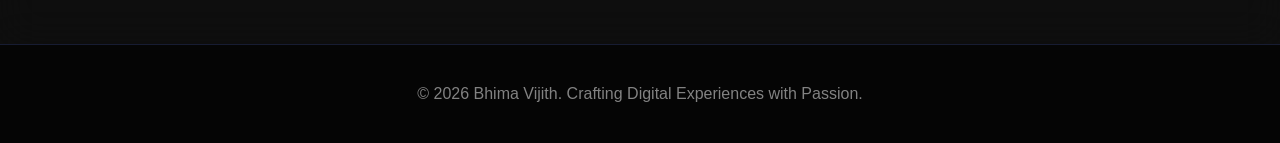
==== commit d3a9134a: "Add interactive features and styles for enhanced user experience - Implement custom cursor with scal" ====
--- a/my potfolio.html
+++ b/my potfolio.html
@@ -1,1396 +1,282 @@
 <!doctype html>
 <html lang="en">
-  <head>
-    <meta charset="UTF-8" />
-    <meta name="viewport" content="width=device-width, initial-scale=1.0" />
-    <title>Bhima Vijith - Web Developer & Freelancer</title>
-    <style>
-      * {
-        margin: 0;
-        padding: 0;
-        box-sizing: border-box;
-      }
-
-      body {
-        font-family: -apple-system, BlinkMacSystemFont, "Segoe UI", sans-serif;
-        background: #0a0a0a;
-        color: #fff;
-        overflow-x: hidden;
-      }
-
-      /* 3D Canvas Background */
-      #canvas3d {
-        position: fixed;
-        top: 0;
-        left: 0;
-        width: 100%;
-        height: 100%;
-        z-index: 1;
-      }
-
-      .content {
-        position: relative;
-        z-index: 2;
-      }
-
-      /* Navigation */
-      nav {
-        position: fixed;
-        top: 0;
-        width: 100%;
-        padding: 25px 5%;
-        background: rgba(10, 10, 10, 0.9);
-        backdrop-filter: blur(20px);
-        z-index: 1000;
-        display: flex;
-        justify-content: space-between;
-        align-items: center;
-        border-bottom: 1px solid rgba(102, 126, 234, 0.2);
-      }
-
-      .logo {
-        font-size: 24px;
-        font-weight: 700;
-        background: linear-gradient(135deg, #667eea 0%, #764ba2 100%);
-        -webkit-background-clip: text;
-        -webkit-text-fill-color: transparent;
-        background-clip: text;
-      }
-
-      .nav-links {
-        display: flex;
-        gap: 40px;
-        list-style: none;
-      }
-
-      .nav-links a {
-        color: #fff;
-        text-decoration: none;
-        font-weight: 500;
-        font-size: 15px;
-        transition: all 0.3s;
-      }
-
-      .nav-links a:hover {
-        color: #667eea;
-      }
-
-      /* Hero Section with Photo */
-      .hero {
-        min-height: 100vh;
-        display: flex;
-        align-items: center;
-        justify-content: center;
-        padding: 0 5%;
-        padding-top: 80px;
-      }
-
-      .hero-container {
-        max-width: 1200px;
-        display: grid;
-        grid-template-columns: 1fr 1fr;
-        gap: 80px;
-        align-items: center;
-      }
-
-      .hero-photo {
-        display: flex;
-        justify-content: center;
-        align-items: center;
-      }
-
-      .photo-frame {
-        width: 400px;
-        height: 400px;
-        border-radius: 20px;
-        background: linear-gradient(135deg, #667eea 0%, #764ba2 100%);
-        display: flex;
-        align-items: center;
-        justify-content: center;
-        font-size: 120px;
-        box-shadow: 0 20px 60px rgba(102, 126, 234, 0.4);
-        animation: float 6s ease-in-out infinite;
-        padding: 8px;
-        overflow: hidden;
-      }
-
-      .photo-frame img {
-        width: 100%;
-        height: 100%;
-        object-fit: cover;
-        border-radius: 15px;
-      }
-
-      @keyframes float {
-        0%,
-        100% {
-          transform: translateY(0px);
-        }
-        50% {
-          transform: translateY(-20px);
-        }
-      }
-
-      .hero-text h1 {
-        font-size: 56px;
-        font-weight: 700;
-        margin-bottom: 15px;
-        background: linear-gradient(135deg, #fff 0%, #667eea 100%);
-        -webkit-background-clip: text;
-        -webkit-text-fill-color: transparent;
-        background-clip: text;
-        opacity: 0;
-        animation: fadeInLeft 1s ease 0.3s forwards;
-      }
-
-      .hero-text h1.typing {
-        overflow: hidden;
-        border-right: 3px solid #667eea;
-        white-space: nowrap;
-        animation:
-          typing 2s steps(20) 0.5s forwards,
-          blink 0.75s step-end infinite;
-      }
-
-      @keyframes typing {
-        from {
-          width: 0;
-        }
-        to {
-          width: 100%;
-        }
-      }
-
-      @keyframes blink {
-        from,
-        to {
-          border-color: transparent;
-        }
-        50% {
-          border-color: #667eea;
-        }
-      }
-
-      @keyframes fadeInLeft {
-        from {
-          opacity: 0;
-          transform: translateX(-50px);
-        }
-        to {
-          opacity: 1;
-          transform: translateX(0);
-        }
-      }
-
-      .hero-text .subtitle {
-        font-size: 28px;
-        color: rgba(255, 255, 255, 0.8);
-        margin-bottom: 10px;
-        font-weight: 500;
-        opacity: 0;
-        animation: fadeInLeft 1s ease 0.5s forwards;
-      }
-
-      .hero-text .location {
-        font-size: 16px;
-        color: rgba(255, 255, 255, 0.5);
-        margin-bottom: 30px;
-        opacity: 0;
-        animation: fadeInLeft 1s ease 0.7s forwards;
-      }
-
-      .hero-text p {
-        font-size: 18px;
-        line-height: 1.8;
-        color: rgba(255, 255, 255, 0.7);
-        margin-bottom: 35px;
-        opacity: 0;
-        animation: fadeInLeft 1s ease 0.9s forwards;
-      }
-
-      .cta-buttons {
-        display: flex;
-        gap: 20px;
-        opacity: 0;
-        animation: fadeInLeft 1s ease 1.1s forwards;
-      }
-
-      .btn {
-        padding: 16px 40px;
-        border: none;
-        border-radius: 50px;
-        font-size: 16px;
-        font-weight: 600;
-        cursor: pointer;
-        transition: all 0.4s cubic-bezier(0.4, 0, 0.2, 1);
-        text-decoration: none;
-        display: inline-block;
-        position: relative;
-        overflow: hidden;
-      }
-
-      .btn::before {
-        content: "";
-        position: absolute;
-        top: 50%;
-        left: 50%;
-        width: 0;
-        height: 0;
-        border-radius: 50%;
-        background: rgba(255, 255, 255, 0.3);
-        transform: translate(-50%, -50%);
-        transition:
-          width 0.6s,
-          height 0.6s;
-      }
-
-      .btn:hover::before {
-        width: 400px;
-        height: 400px;
-      }
-
-      .btn-primary {
-        background: linear-gradient(135deg, #667eea 0%, #764ba2 100%);
-        color: #fff;
-        box-shadow: 0 10px 30px rgba(102, 126, 234, 0.4);
-      }
-
-      .btn-primary:hover {
-        transform: translateY(-5px) scale(1.05);
-        box-shadow: 0 20px 50px rgba(102, 126, 234, 0.7);
-      }
-
-      .btn-secondary {
-        background: transparent;
-        color: #fff;
-        border: 2px solid #667eea;
-      }
-
-      .btn-secondary:hover {
-        background: rgba(102, 126, 234, 0.2);
-        transform: translateY(-5px) scale(1.05);
-        box-shadow: 0 15px 40px rgba(102, 126, 234, 0.4);
-      }
-
-      /* About Section */
-      .about {
-        padding: 100px 5%;
-        background: rgba(15, 15, 15, 0.8);
-        backdrop-filter: blur(20px);
-      }
-
-      .section-title {
-        font-size: 48px;
-        text-align: center;
-        margin-bottom: 20px;
-        background: linear-gradient(135deg, #667eea 0%, #764ba2 100%);
-        -webkit-background-clip: text;
-        -webkit-text-fill-color: transparent;
-        background-clip: text;
-        font-weight: 700;
-        opacity: 0;
-        animation: fadeInDown 0.8s ease forwards;
-      }
-
-      @keyframes fadeInDown {
-        from {
-          opacity: 0;
-          transform: translateY(-30px);
-        }
-        to {
-          opacity: 1;
-          transform: translateY(0);
-        }
-      }
-
-      .section-subtitle {
-        text-align: center;
-        color: rgba(255, 255, 255, 0.6);
-        margin-bottom: 60px;
-        font-size: 18px;
-        opacity: 0;
-        animation: fadeInUp 0.8s ease 0.2s forwards;
-      }
-
-      .about-content {
-        max-width: 900px;
-        margin: 0 auto;
-        font-size: 18px;
-        line-height: 2;
-        color: rgba(255, 255, 255, 0.8);
-      }
-
-      .about-content p {
-        margin-bottom: 25px;
-      }
-
-      .skills {
-        display: flex;
-        flex-wrap: wrap;
-        gap: 15px;
-        justify-content: center;
-        margin-top: 50px;
-      }
-
-      .skill-tag {
-        padding: 12px 25px;
-        background: rgba(102, 126, 234, 0.1);
-        border: 2px solid rgba(102, 126, 234, 0.3);
-        border-radius: 25px;
-        color: #667eea;
-        font-size: 15px;
-        font-weight: 600;
-        transition: all 0.4s;
-        animation: skillFloat 3s ease-in-out infinite;
-      }
-
-      .skill-tag:nth-child(1) {
-        animation-delay: 0s;
-      }
-      .skill-tag:nth-child(2) {
-        animation-delay: 0.2s;
-      }
-      .skill-tag:nth-child(3) {
-        animation-delay: 0.4s;
-      }
-      .skill-tag:nth-child(4) {
-        animation-delay: 0.6s;
-      }
-      .skill-tag:nth-child(5) {
-        animation-delay: 0.8s;
-      }
-      .skill-tag:nth-child(6) {
-        animation-delay: 1s;
-      }
-      .skill-tag:nth-child(7) {
-        animation-delay: 1.2s;
-      }
-      .skill-tag:nth-child(8) {
-        animation-delay: 1.4s;
-      }
-      .skill-tag:nth-child(9) {
-        animation-delay: 1.6s;
-      }
-
-      @keyframes skillFloat {
-        0%,
-        100% {
-          transform: translateY(0);
-        }
-        50% {
-          transform: translateY(-10px);
-        }
-      }
-
-      .skill-tag:hover {
-        background: linear-gradient(
-          135deg,
-          rgba(102, 126, 234, 0.4),
-          rgba(118, 75, 162, 0.4)
-        );
-        transform: translateY(-8px) scale(1.1) rotate(3deg);
-        box-shadow: 0 15px 35px rgba(102, 126, 234, 0.5);
-      }
-
-      /* Portfolio Section */
-      .portfolio {
-        padding: 100px 5%;
-      }
-
-      .portfolio-grid {
-        display: grid;
-        grid-template-columns: repeat(auto-fit, minmax(380px, 1fr));
-        gap: 40px;
-        max-width: 1400px;
-        margin: 0 auto;
-      }
-
-      .portfolio-item {
-        background: rgba(20, 20, 20, 0.8);
-        backdrop-filter: blur(20px);
-        border-radius: 20px;
-        overflow: hidden;
-        border: 2px solid rgba(102, 126, 234, 0.2);
-        transition: all 0.5s cubic-bezier(0.4, 0, 0.2, 1);
-        cursor: pointer;
-        opacity: 0;
-        transform: translateY(50px);
-        animation: slideInUp 0.8s ease forwards;
-      }
-
-      .portfolio-item:nth-child(1) {
-        animation-delay: 0.1s;
-      }
-      .portfolio-item:nth-child(2) {
-        animation-delay: 0.2s;
-      }
-      .portfolio-item:nth-child(3) {
-        animation-delay: 0.3s;
-      }
-      .portfolio-item:nth-child(4) {
-        animation-delay: 0.4s;
-      }
-      .portfolio-item:nth-child(5) {
-        animation-delay: 0.5s;
-      }
-      .portfolio-item:nth-child(6) {
-        animation-delay: 0.6s;
-      }
-
-      @keyframes slideInUp {
-        to {
-          opacity: 1;
-          transform: translateY(0);
-        }
-      }
-
-      .portfolio-item:hover {
-        transform: translateY(-20px) scale(1.05);
-        border-color: #667eea;
-        box-shadow: 0 30px 60px rgba(102, 126, 234, 0.5);
-      }
-
-      .portfolio-image {
-        width: 100%;
-        height: 280px;
-        background: linear-gradient(135deg, #667eea 0%, #764ba2 100%);
-        display: flex;
-        align-items: center;
-        justify-content: center;
-        font-size: 96px;
-        position: relative;
-        overflow: hidden;
-        transition: transform 0.5s;
-      }
-
-      .portfolio-item:hover .portfolio-image {
-        transform: scale(1.2) rotate(5deg);
-      }
-
-      .portfolio-image::before {
-        content: "";
-        position: absolute;
-        top: -50%;
-        left: -50%;
-        width: 200%;
-        height: 200%;
-        background: linear-gradient(
-          45deg,
-          transparent,
-          rgba(255, 255, 255, 0.2),
-          transparent
-        );
-        transform: rotate(45deg);
-        animation: shine 3s infinite;
-      }
-
-      @keyframes shine {
-        0% {
-          left: -50%;
-          top: -50%;
-        }
-        100% {
-          left: 150%;
-          top: 150%;
-        }
-      }
-
-      .portfolio-content {
-        padding: 30px;
-        position: relative;
-      }
-
-      .portfolio-content::before {
-        content: "VIEW DEMO →";
-        position: absolute;
-        top: 50%;
-        left: 50%;
-        transform: translate(-50%, -50%);
-        background: rgba(102, 126, 234, 0.95);
-        color: white;
-        padding: 15px 30px;
-        border-radius: 25px;
-        font-weight: 700;
-        opacity: 0;
-        transition: opacity 0.3s;
-        pointer-events: none;
-        z-index: 10;
-      }
-
-      .portfolio-item:hover .portfolio-content::before {
-        opacity: 1;
-      }
-
-      .portfolio-content h3 {
-        font-size: 24px;
-        margin-bottom: 12px;
-        color: #fff;
-        transition: color 0.3s;
-      }
-
-      .portfolio-item:hover .portfolio-content h3 {
-        color: #667eea;
-      }
-
-      .portfolio-content p {
-        color: rgba(255, 255, 255, 0.7);
-        margin-bottom: 20px;
-        line-height: 1.6;
-      }
-
-      .portfolio-tags {
-        display: flex;
-        flex-wrap: wrap;
-        gap: 8px;
-      }
-
-      .tag {
-        padding: 6px 14px;
-        background: rgba(102, 126, 234, 0.2);
-        border-radius: 15px;
-        font-size: 12px;
-        color: #667eea;
-      }
-
-      /* Contact Section */
-      .contact {
-        padding: 100px 5%;
-        background: rgba(15, 15, 15, 0.8);
-        backdrop-filter: blur(20px);
-      }
-
-      .contact-container {
-        max-width: 700px;
-        margin: 0 auto;
-      }
-
-      .contact-form {
-        display: flex;
-        flex-direction: column;
-        gap: 25px;
-      }
-
-      .form-group {
-        display: flex;
-        flex-direction: column;
-      }
-
-      .form-group label {
-        margin-bottom: 10px;
-        color: rgba(255, 255, 255, 0.8);
-        font-size: 15px;
-        font-weight: 500;
-      }
-
-      .form-group input,
-      .form-group textarea {
-        padding: 16px 20px;
-        background: rgba(30, 30, 30, 0.8);
-        border: 2px solid rgba(102, 126, 234, 0.2);
-        border-radius: 12px;
-        color: #fff;
-        font-size: 16px;
-        transition: all 0.3s;
-      }
-
-      .form-group input:focus,
-      .form-group textarea:focus {
-        outline: none;
-        border-color: #667eea;
-        box-shadow: 0 0 20px rgba(102, 126, 234, 0.3);
-      }
-
-      .form-group textarea {
-        resize: vertical;
-        min-height: 150px;
-      }
-
-      .contact-info {
-        margin-top: 60px;
-        text-align: center;
-      }
-
-      .contact-methods {
-        display: flex;
-        justify-content: center;
-        gap: 50px;
-        margin-top: 30px;
-      }
-
-      .contact-method {
-        text-align: center;
-      }
-
-      .contact-method .icon {
-        font-size: 32px;
-        margin-bottom: 10px;
-      }
-
-      .contact-method p {
-        color: rgba(255, 255, 255, 0.7);
-        font-size: 15px;
-      }
-
-      /* Footer */
-      footer {
-        padding: 40px 5%;
-        text-align: center;
-        background: rgba(5, 5, 5, 0.9);
-        border-top: 1px solid rgba(102, 126, 234, 0.2);
-      }
-
-      footer p {
-        color: rgba(255, 255, 255, 0.5);
-      }
-
-      /* Mouse Trail Effect */
-      .cursor-dot {
-        position: fixed;
-        width: 8px;
-        height: 8px;
-        background: #667eea;
-        border-radius: 50%;
-        pointer-events: none;
-        z-index: 9999;
-        transition: transform 0.15s ease;
-        mix-blend-mode: difference;
-      }
-
-      .cursor-outline {
-        position: fixed;
-        width: 40px;
-        height: 40px;
-        border: 2px solid #667eea;
-        border-radius: 50%;
-        pointer-events: none;
-        z-index: 9999;
-        transition: transform 0.25s ease;
-        mix-blend-mode: difference;
-      }
-
-      /* Page Transition Overlay */
-      .page-transition {
-        position: fixed;
-        top: 0;
-        left: 0;
-        width: 100%;
-        height: 100%;
-        background: linear-gradient(135deg, #667eea 0%, #764ba2 100%);
-        z-index: 10000;
-        display: flex;
-        align-items: center;
-        justify-content: center;
-        opacity: 1;
-        animation: pageTransitionOut 1.5s ease forwards;
-      }
-
-      @keyframes pageTransitionOut {
-        0% {
-          opacity: 1;
-          clip-path: circle(150% at 50% 50%);
-        }
-        100% {
-          opacity: 0;
-          clip-path: circle(0% at 50% 50%);
-          pointer-events: none;
-        }
-      }
-
-      .loading-text {
-        font-size: 32px;
-        font-weight: 700;
-        color: white;
-        letter-spacing: 3px;
-        animation: pulse 1s ease-in-out infinite;
-      }
-
-      @keyframes pulse {
-        0%,
-        100% {
-          opacity: 1;
-          transform: scale(1);
-        }
-        50% {
-          opacity: 0.7;
-          transform: scale(1.05);
-        }
-      }
-
-      /* Parallax Sections */
-      .parallax-section {
-        position: relative;
-        transform-style: preserve-3d;
-      }
-
-      .parallax-layer {
-        position: absolute;
-        width: 100%;
-        height: 100%;
-        pointer-events: none;
-      }
-      @media (max-width: 768px) {
-        .hero-container {
-          grid-template-columns: 1fr;
-          text-align: center;
-        }
-
-        .hero-text h1 {
-          font-size: 36px;
-        }
-
-        .photo-frame {
-          width: 280px;
-          height: 280px;
-        }
-
-        .nav-links {
-          display: none;
-        }
-
-        .portfolio-grid {
-          grid-template-columns: 1fr;
-        }
-
-        .cta-buttons {
-          flex-direction: column;
-        }
-
-        .contact-methods {
-          flex-direction: column;
-          gap: 30px;
-        }
-      }
-    </style>
-  </head>
-  <body>
-    <!-- Page Transition Overlay -->
-    <div class="page-transition">
-      <div class="loading-text">BHIMA VIJITH</div>
-    </div>
-
-    <!-- Custom Cursor -->
-    <div class="cursor-dot"></div>
-    <div class="cursor-outline"></div>
-
-    <!-- 3D Canvas Background -->
-    <canvas id="canvas3d"></canvas>
-
-    <!-- Content -->
-    <div class="content">
-      <!-- Navigation -->
-      <nav>
-        <div class="logo">BHIMA VIJITH</div>
-        <ul class="nav-links">
-          <li><a href="#home">Home</a></li>
-          <li><a href="#about">About</a></li>
-          <li><a href="#portfolio">Portfolio</a></li>
-          <li><a href="#contact">Contact</a></li>
-        </ul>
-      </nav>
-
-      <!-- Hero Section -->
-      <section id="home" class="hero">
-        <div class="hero-container">
-          <div class="hero-photo">
-            <div class="photo-frame">
-              <img
-                src="https://i.ibb.co/DP5CSjSZ/vijith-profisnal-photo.jpg"
-                alt="Bhima Vijith - Web Developer"
-              />
-            </div>
-          </div>
-          <div class="hero-text">
-            <h1 class="typing-name">Bhima Vijith</h1>
-            <p class="subtitle">Web Developer & Freelancer</p>
-            <p class="location">📍 Vijayawada, Andhra pradesh, India</p>
-            <p>
-              I'm a passionate Web Developer and Freelancer who loves creating
-              clean, responsive, and user-friendly websites. I help individuals,
-              startups, and small businesses build a strong online presence with
-              modern web technologies.
-            </p>
-            <div class="cta-buttons">
-              <a href="#portfolio" class="btn btn-primary">View My Work</a>
-              <a href="#contact" class="btn btn-secondary">Get In Touch</a>
-            </div>
-          </div>
-        </div>
-      </section>
-
-      <!-- About Section -->
-      <section id="about" class="about">
-        <h2 class="section-title">About Me</h2>
-        <p class="section-subtitle">Creating Digital Experiences That Matter</p>
-        <div class="about-content">
+
+<head>
+  <meta charset="UTF-8" />
+  <meta name="viewport" content="width=device-width, initial-scale=1.0" />
+  <title>Bhima Vijith - Web Developer & Freelancer</title>
+  <link rel="stylesheet" href="./style.css">
+</head>
+
+<body>
+  <!-- Page Transition Overlay -->
+  <div class="page-transition">
+    <div class="loading-text">BHIMA VIJITH</div>
+  </div>
+
+  <!-- Custom Cursor -->
+  <div class="cursor-dot"></div>
+  <div class="cursor-outline"></div>
+
+  <!-- 3D Canvas Background -->
+  <canvas id="canvas3d"></canvas>
+
+  <!-- Content -->
+  <div class="content">
+    <!-- Navigation -->
+    <nav>
+      <div class="logo">BHIMA VIJITH</div>
+      <ul class="nav-links">
+        <li><a href="#home">Home</a></li>
+        <li><a href="#about">About</a></li>
+        <li><a href="#portfolio">Portfolio</a></li>
+        <li><a href="#contact">Contact</a></li>
+      </ul>
+    </nav>
+
+    <!-- Hero Section -->
+    <section id="home" class="hero">
+      <div class="hero-container">
+        <div class="hero-photo">
+          <div class="photo-frame">
+            <img src="./images/vijith profisnal photo.jpg" alt="Bhima Vijith - Web Developer" />
+          </div>
+        </div>
+        <div class="hero-text">
+          <h1 class="typing-name">Bhima Vijith</h1>
+          <p class="subtitle">Aspiring Agentic AI Engineer |
+            Web Developer | CSE (AI & ML) Student</p>
+          <p class="location">📍 Vijayawada, Andhra pradesh, India</p>
           <p>
-            My focus is on <strong>performance, design, and usability</strong>,
-            ensuring every website works smoothly across all devices. Whether
-            you're a startup looking to make your mark or an established
-            business ready to refresh your online presence, I'm here to help.
+            I'm a CSE (AI & ML) student passionate about Web Development, Artificial Intelligence, 
+            and Software Engineering. I enjoy building modern web applications and continuously 
+            expanding my skills in AI, Data Science, and Full Stack Development.
           </p>
-
-          <p>
-            I believe in
-            <strong
-              >clear communication, on-time delivery, and long-term client
-              relationships</strong
-            >. My goal is not just to build websites, but to create digital
-            solutions that help your business grow.
+          <div class="cta-buttons">
+            <a href="#portfolio" class="btn btn-primary">View My Work</a>
+            <a href="#contact" class="btn btn-secondary">Get In Touch</a>
+          </div>
+        </div>
+      </div>
+    </section>
+
+    <!-- About Section -->
+    <section id="about" class="about">
+      <h2 class="section-title">About Me</h2>
+      <p class="section-subtitle">Creating Digital Experiences That Matter</p>
+      <div class="about-content">
+        <p>
+          I am a B.Tech Computer Science and Engineering (Artificial Intelligence & Machine Learning) student at <strong>SRM University-AP</strong> with a 
+          strong passion for technology and continuous learning. I enjoy exploring new ideas, solving problems, and building projects 
+          that help me grow as a developer and engineer.
+        </p>
+
+        <p>
+          My interests include <strong> Web Development</strong>, <strong>Artificial Intelligence</strong>, <strong> Data Science</strong>, and <strong>Software Engineering.</strong> 
+          I have experience building responsive web applications using <strong> HTML, CSS, and JavaScript</strong>, and
+          I am constantly improving my skills through <strong> hands-on projects and practical learning.</strong> 
+          I believe in writing clean code, creating user-friendly experiences, and paying attention to detail.
+        </p>
+
+        <p>
+          Currently, I am learning <strong> Full Stack Development</strong> and pursuing <strong> AI & Data Science</strong> training through Intellipaat in collaboration with <strong> IIT Indore</strong>.
+          My goal is to become an<strong> AI & Agentic AI Engineer</strong> and contribute to <strong> building intelligent technologies</strong> that solve 
+          <strong>real-world problems</strong>  and create meaningful impact.
+      </div>
+
+      <div class="skills">
+        <span class="skill-tag">HTML5</span>
+        <span class="skill-tag">CSS3</span>
+        <span class="skill-tag">JavaScript</span>
+        <span class="skill-tag">Responsive Design</span>
+        <span class="skill-tag">Python</span>
+        <span class="skill-tag">C++</span>
+        <span class="skill-tag">SQL</span>
+        <span class="skill-tag">Git</span>
+        <span class="skill-tag">GitHub</span>
+      </div>
+    </section>
+
+    <!-- Portfolio Section -->
+    <section id="portfolio" class="portfolio">
+      <h2 class="section-title">My Work</h2>
+      <p class="section-subtitle">Projects I'm Proud Of</p>
+      <div class="portfolio-grid">
+        <!-- Project-1 -->
+        <a href="https://github.com/vijith-bhima/full-stack-ai-journey/tree/main/ALL_PROJECTS/landingpage__cloudaffle" target="_blank" class="portfolio-item">
+          <div class="portfolio-image"><img class="cloudaffle-img" src="./images/Cloudaffle.png"></div>
+          <div class="portfolio-content">
+            <h3>CloudAffle - Responsive Blog Website</h3>
+            <p>
+              Developed a fully responsive blog website using HTML and CSS, optimized for desktop, tablet, and mobile devices.
+              Focused on clean layouts, responsive design principles,
+              and an engaging reading experience across different screen sizes.
+            </p>
+            <div class="portfolio-tags">
+              <span class="tag">HTML</span>
+              <span class="tag">CSS</span>
+              <span class="tag">Responsive Web Design</span>
+              <span class="tag">Flexbox</span>
+            </div>
+          </div>
+        </a>
+
+        <!-- project-2 -->
+        <a href="https://github.com/vijith-bhima/full-stack-ai-journey/tree/main/ALL_PROJECTS/amazon-clone" class="portfolio-item">
+          <div class="portfolio-image">
+            <img src="./images/Amazone-clone.png">
+          </div>
+          <div class="portfolio-content">
+            <h3>Amazon Clone – Responsive E-commerce Landing Page</h3>
+            <p>
+              Developed a responsive Amazon-inspired landing page using HTML and CSS, 
+              replicating key UI components such as the navigation bar, hero section, 
+              product categories, and footer. Focused on creating a clean user interface 
+              and ensuring a seamless experience across desktop, tablet, and mobile devices.
+            </p>
+            <div class="portfolio-tags">
+              <span class="tag">E-Commerce</span>
+              <span class="tag">HTML</span>
+              <span class="tag">CSS</span>
+              <span class="tag">Flex-box</span>
+               <span class="tag">Grid</span>
+            </div>
+          </div>
+        </a>
+
+        <!-- Gym -->
+        <div class="portfolio-item">
+          <div class="portfolio-image">🏋️</div>
+          <div class="portfolio-content">
+            <h3>Iron Fitness Center</h3>
+            <p>
+              Bold and energetic gym website with programs, trainers, class
+              schedules, and membership plans. High-impact design.
+            </p>
+            <div class="portfolio-tags">
+              <span class="tag">Bold Design</span>
+              <span class="tag">Images</span>
+              <span class="tag">Pricing</span>
+              <span class="tag">Energetic</span>
+            </div>
+          </div>
+        </div>
+
+        <!-- Coffee Shop -->
+        <div class="portfolio-item">
+          <div class="portfolio-image">☕</div>
+          <div class="portfolio-content">
+            <h3>The Daily Grind Coffee</h3>
+            <p>
+              Artisan coffee shop website with handwritten menu board, cozy
+              atmosphere gallery, and location details. Hipster aesthetic.
+            </p>
+            <div class="portfolio-tags">
+              <span class="tag">Creative</span>
+              <span class="tag">Menu Board</span>
+              <span class="tag">Gallery</span>
+              <span class="tag">Artisan</span>
+            </div>
+          </div>
+        </div>
+
+        <!-- Photography -->
+        <div class="portfolio-item">
+          <div class="portfolio-image">📸</div>
+          <div class="portfolio-content">
+            <h3>Maya Patel Photography</h3>
+            <p>
+              Elegant photography portfolio with masonry gallery, service
+              packages, and testimonials. Minimalist and sophisticated.
+            </p>
+            <div class="portfolio-tags">
+              <span class="tag">Portfolio</span>
+              <span class="tag">Gallery</span>
+              <span class="tag">Minimal</span>
+              <span class="tag">Elegant</span>
+            </div>
+          </div>
+        </div>
+
+        <!-- Business -->
+        <div class="portfolio-item">
+          <div class="portfolio-image">💼</div>
+          <div class="portfolio-content">
+            <h3>Corporate Business Site</h3>
+            <p>
+              Professional corporate website with services, team profiles,
+              case studies, and contact system. Clean and trustworthy.
+            </p>
+            <div class="portfolio-tags">
+              <span class="tag">Corporate</span>
+              <span class="tag">Professional</span>
+              <span class="tag">Business</span>
+              <span class="tag">SEO</span>
+            </div>
+          </div>
+        </div>
+      </div>
+    </section>
+
+    <!-- Contact Section -->
+    <section id="contact" class="contact">
+      <h2 class="section-title">Let's Work Together</h2>
+      <p class="section-subtitle">Ready to start your project?</p>
+      <div class="contact-container">
+        <form class="contact-form" id="contactForm">
+          <div class="form-group">
+            <label>Your Name</label>
+            <input type="text" placeholder="John Doe" required />
+          </div>
+          <div class="form-group">
+            <label>Email Address</label>
+            <input type="email" placeholder="john@example.com" required />
+          </div>
+          <div class="form-group">
+            <label>Phone Number (Optional)</label>
+            <input type="tel" placeholder="+91 98765 43210" />
+          </div>
+          <div class="form-group">
+            <label>Project Details</label>
+            <textarea placeholder="Tell me about your project..." required></textarea>
+          </div>
+          <button type="submit" class="btn btn-primary" style="width: 100%">
+            Send Message
+          </button>
+        </form>
+
+        <div class="contact-info">
+          <p style="color: rgba(255, 255, 255, 0.7); margin-bottom: 30px">
+            Or reach me directly:
           </p>
-
-          <p>
-            I use cutting-edge tools and AI-assisted development to deliver
-            high-quality websites faster and more affordably than traditional
-            agencies. From concept to deployment, I handle everything with
-            attention to detail and dedication.
-          </p>
-        </div>
-
-        <div class="skills">
-          <span class="skill-tag">HTML5 & CSS3</span>
-          <span class="skill-tag">JavaScript</span>
-          <span class="skill-tag">React</span>
-          <span class="skill-tag">Responsive Design</span>
-          <span class="skill-tag">WordPress</span>
-          <span class="skill-tag">E-Commerce</span>
-          <span class="skill-tag">SEO Optimization</span>
-          <span class="skill-tag">Python</span>
-          <span class="skill-tag">C++</span>
-          <span class="skill-tag">Machine Learning</span>
-          <span class="skill-tag">AI-Powered Development</span>
-        </div>
-      </section>
-
-      <!-- Portfolio Section -->
-      <section id="portfolio" class="portfolio">
-        <h2 class="section-title">My Work</h2>
-        <p class="section-subtitle">Projects I'm Proud Of</p>
-        <div class="portfolio-grid">
-          <!-- Restaurant -->
-          <div class="portfolio-item">
-            <div class="portfolio-image">🍛</div>
-            <div class="portfolio-content">
-              <h3>Spice Palace Restaurant</h3>
-              <p>
-                Complete restaurant website with online menu, reservations, and
-                beautiful gallery. Traditional design with modern functionality.
-              </p>
-              <div class="portfolio-tags">
-                <span class="tag">HTML/CSS</span>
-                <span class="tag">JavaScript</span>
-                <span class="tag">Responsive</span>
-                <span class="tag">Forms</span>
-              </div>
-            </div>
-          </div>
-
-          <!-- E-Commerce -->
-          <div class="portfolio-item">
-            <div class="portfolio-image">🛒</div>
-            <div class="portfolio-content">
-              <h3>TechHub Electronics Store</h3>
-              <p>
-                Modern e-commerce platform with product catalog, shopping cart,
-                and secure checkout. Clean marketplace design.
-              </p>
-              <div class="portfolio-tags">
-                <span class="tag">E-Commerce</span>
-                <span class="tag">Cart System</span>
-                <span class="tag">Products</span>
-                <span class="tag">Modern UI</span>
-              </div>
-            </div>
-          </div>
-
-          <!-- Gym -->
-          <div class="portfolio-item">
-            <div class="portfolio-image">🏋️</div>
-            <div class="portfolio-content">
-              <h3>Iron Fitness Center</h3>
-              <p>
-                Bold and energetic gym website with programs, trainers, class
-                schedules, and membership plans. High-impact design.
-              </p>
-              <div class="portfolio-tags">
-                <span class="tag">Bold Design</span>
-                <span class="tag">Images</span>
-                <span class="tag">Pricing</span>
-                <span class="tag">Energetic</span>
-              </div>
-            </div>
-          </div>
-
-          <!-- Coffee Shop -->
-          <div class="portfolio-item">
-            <div class="portfolio-image">☕</div>
-            <div class="portfolio-content">
-              <h3>The Daily Grind Coffee</h3>
-              <p>
-                Artisan coffee shop website with handwritten menu board, cozy
-                atmosphere gallery, and location details. Hipster aesthetic.
-              </p>
-              <div class="portfolio-tags">
-                <span class="tag">Creative</span>
-                <span class="tag">Menu Board</span>
-                <span class="tag">Gallery</span>
-                <span class="tag">Artisan</span>
-              </div>
-            </div>
-          </div>
-
-          <!-- Photography -->
-          <div class="portfolio-item">
-            <div class="portfolio-image">📸</div>
-            <div class="portfolio-content">
-              <h3>Maya Patel Photography</h3>
-              <p>
-                Elegant photography portfolio with masonry gallery, service
-                packages, and testimonials. Minimalist and sophisticated.
-              </p>
-              <div class="portfolio-tags">
-                <span class="tag">Portfolio</span>
-                <span class="tag">Gallery</span>
-                <span class="tag">Minimal</span>
-                <span class="tag">Elegant</span>
-              </div>
-            </div>
-          </div>
-
-          <!-- Business -->
-          <div class="portfolio-item">
-            <div class="portfolio-image">💼</div>
-            <div class="portfolio-content">
-              <h3>Corporate Business Site</h3>
-              <p>
-                Professional corporate website with services, team profiles,
-                case studies, and contact system. Clean and trustworthy.
-              </p>
-              <div class="portfolio-tags">
-                <span class="tag">Corporate</span>
-                <span class="tag">Professional</span>
-                <span class="tag">Business</span>
-                <span class="tag">SEO</span>
-              </div>
-            </div>
-          </div>
-        </div>
-      </section>
-
-      <!-- Contact Section -->
-      <section id="contact" class="contact">
-        <h2 class="section-title">Let's Work Together</h2>
-        <p class="section-subtitle">Ready to start your project?</p>
-        <div class="contact-container">
-          <form class="contact-form" id="contactForm">
-            <div class="form-group">
-              <label>Your Name</label>
-              <input type="text" placeholder="John Doe" required />
-            </div>
-            <div class="form-group">
-              <label>Email Address</label>
-              <input type="email" placeholder="john@example.com" required />
-            </div>
-            <div class="form-group">
-              <label>Phone Number (Optional)</label>
-              <input type="tel" placeholder="+91 98765 43210" />
-            </div>
-            <div class="form-group">
-              <label>Project Details</label>
-              <textarea
-                placeholder="Tell me about your project..."
-                required
-              ></textarea>
-            </div>
-            <button type="submit" class="btn btn-primary" style="width: 100%">
-              Send Message
-            </button>
-          </form>
-
-          <div class="contact-info">
-            <p style="color: rgba(255, 255, 255, 0.7); margin-bottom: 30px">
-              Or reach me directly:
-            </p>
-            <div class="contact-methods">
-              <div class="contact-method">
-                <div class="icon">📧</div>
-                <p>vijith.bhima0999@gmail.com</p>
-              </div>
-              <div class="contact-method">
-                <div class="icon">📱</div>
-                <p>+91 8519984279</p>
-              </div>
-              <div class="contact-method">
-                <div class="icon">📍</div>
-                <p>vijayawada, Andhra pradesh</p>
-              </div>
-            </div>
-          </div>
-        </div>
-      </section>
-
-      <!-- Footer -->
-      <footer>
-        <p>
-          &copy; 2026 Bhima Vijith. Crafting Digital Experiences with Passion.
-        </p>
-      </footer>
-    </div>
-
-    <script>
-      // ===== CUSTOM CURSOR =====
-      const cursorDot = document.querySelector(".cursor-dot");
-      const cursorOutline = document.querySelector(".cursor-outline");
-
-      let mouseX = 0,
-        mouseY = 0;
-      let outlineX = 0,
-        outlineY = 0;
-
-      document.addEventListener("mousemove", (e) => {
-        mouseX = e.clientX;
-        mouseY = e.clientY;
-
-        cursorDot.style.left = mouseX + "px";
-        cursorDot.style.top = mouseY + "px";
-      });
-
-      function animateOutline() {
-        outlineX += (mouseX - outlineX) * 0.15;
-        outlineY += (mouseY - outlineY) * 0.15;
-
-        cursorOutline.style.left = outlineX + "px";
-        cursorOutline.style.top = outlineY + "px";
-
-        requestAnimationFrame(animateOutline);
-      }
-      animateOutline();
-
-      // Expand cursor on hover
-      document.querySelectorAll("a, button, .portfolio-item").forEach((el) => {
-        el.addEventListener("mouseenter", () => {
-          cursorDot.style.transform = "scale(2)";
-          cursorOutline.style.transform = "scale(1.5)";
-        });
-        el.addEventListener("mouseleave", () => {
-          cursorDot.style.transform = "scale(1)";
-          cursorOutline.style.transform = "scale(1)";
-        });
-      });
-
-      // ===== TYPING ANIMATION =====
-      const typingName = document.querySelector(".typing-name");
-      const text = "Bhima Vijith";
-      let index = 0;
-
-      function typeWriter() {
-        if (index < text.length) {
-          typingName.textContent = text.substring(0, index + 1);
-          index++;
-          setTimeout(typeWriter, 150);
-        } else {
-          setTimeout(() => {
-            typingName.style.borderRight = "none";
-          }, 500);
-        }
-      }
-
-      setTimeout(() => {
-        typingName.textContent = "";
-        typingName.style.borderRight = "3px solid #667eea";
-        typingName.style.opacity = "1";
-        typeWriter();
-      }, 1000);
-
-      // ===== PARALLAX SCROLLING =====
-      let scrollY = 0;
-
-      window.addEventListener("scroll", () => {
-        scrollY = window.scrollY;
-
-        // Parallax for hero photo
-        const heroPhoto = document.querySelector(".photo-frame");
-        if (heroPhoto) {
-          heroPhoto.style.transform = `translateY(${scrollY * 0.3}px)`;
-        }
-
-        // Parallax for portfolio items
-        document.querySelectorAll(".portfolio-item").forEach((item, index) => {
-          const speed = index % 2 === 0 ? 0.1 : -0.1;
-          const rect = item.getBoundingClientRect();
-          if (rect.top < window.innerHeight && rect.bottom > 0) {
-            item.style.transform = `translateY(${scrollY * speed}px)`;
-          }
-        });
-
-        // Parallax for background
-        const canvas = document.getElementById("canvas3d");
-        canvas.style.transform = `translateY(${scrollY * 0.5}px)`;
-      });
-
-      // ===== MOUSE TRAIL PARTICLES =====
-      const trailParticles = [];
-      const maxTrailParticles = 20;
-
-      class TrailParticle {
-        constructor(x, y) {
-          this.x = x;
-          this.y = y;
-          this.size = Math.random() * 5 + 2;
-          this.speedX = (Math.random() - 0.5) * 2;
-          this.speedY = (Math.random() - 0.5) * 2;
-          this.life = 1;
-        }
-
-        update() {
-          this.x += this.speedX;
-          this.y += this.speedY;
-          this.life -= 0.02;
-          this.size *= 0.95;
-        }
-
-        draw(ctx) {
-          ctx.beginPath();
-          ctx.arc(this.x, this.y, this.size, 0, Math.PI * 2);
-          ctx.fillStyle = `rgba(102, 126, 234, ${this.life})`;
-          ctx.fill();
-        }
-      }
-
-      document.addEventListener("mousemove", (e) => {
-        if (trailParticles.length < maxTrailParticles) {
-          trailParticles.push(new TrailParticle(e.clientX, e.clientY));
-        }
-      });
-
-      // 3D Canvas Animation
-      const canvas = document.getElementById("canvas3d");
-      const ctx = canvas.getContext("2d");
-
-      canvas.width = window.innerWidth;
-      canvas.height = window.innerHeight;
-
-      class Particle {
-        constructor() {
-          this.reset();
-        }
-
-        reset() {
-          this.x = Math.random() * canvas.width;
-          this.y = Math.random() * canvas.height;
-          this.z = Math.random() * 1500;
-          this.size = Math.random() * 2 + 1;
-          this.speedZ = Math.random() * 2 + 1;
-          this.speedX = 0;
-          this.speedY = 0;
-        }
-
-        update() {
-          this.z -= this.speedZ;
-          if (this.z <= 0) this.reset();
-
-          this.x += this.speedX;
-          this.y += this.speedY;
-        }
-
-        draw() {
-          const scale = 1500 / this.z;
-          const x2d = (this.x - canvas.width / 2) * scale + canvas.width / 2;
-          const y2d = (this.y - canvas.height / 2) * scale + canvas.height / 2;
-          const size2d = this.size * scale;
-          const opacity = (1500 - this.z) / 1500;
-
-          ctx.beginPath();
-          ctx.arc(x2d, y2d, size2d, 0, Math.PI * 2);
-          ctx.fillStyle = `rgba(102, 126, 234, ${opacity * 0.8})`;
-          ctx.fill();
-        }
-      }
-
-      const particles = [];
-      for (let i = 0; i < 100; i++) {
-        particles.push(new Particle());
-      }
-
-      // Mouse interaction with particles
-      document.addEventListener("mousemove", (e) => {
-        const mouseX = (e.clientX / window.innerWidth - 0.5) * 2;
-        const mouseY = (e.clientY / window.innerHeight - 0.5) * 2;
-
-        particles.forEach((particle) => {
-          particle.speedX = mouseX * 0.5;
-          particle.speedY = mouseY * 0.5;
-        });
-      });
-
-      function animate() {
-        ctx.fillStyle = "rgba(10, 10, 10, 0.1)";
-        ctx.fillRect(0, 0, canvas.width, canvas.height);
-
-        particles.forEach((particle) => {
-          particle.update();
-          particle.draw();
-        });
-
-        // Draw trail particles
-        for (let i = trailParticles.length - 1; i >= 0; i--) {
-          trailParticles[i].update();
-          trailParticles[i].draw(ctx);
-          if (trailParticles[i].life <= 0) {
-            trailParticles.splice(i, 1);
-          }
-        }
-
-        requestAnimationFrame(animate);
-      }
-
-      animate();
-
-      window.addEventListener("resize", () => {
-        canvas.width = window.innerWidth;
-        canvas.height = window.innerHeight;
-      });
-
-      // Smooth scrolling
-      document.querySelectorAll('a[href^="#"]').forEach((anchor) => {
-        anchor.addEventListener("click", function (e) {
-          e.preventDefault();
-          const target = document.querySelector(this.getAttribute("href"));
-          if (target) {
-            // Page transition effect
-            document.body.style.overflow = "hidden";
-            const overlay = document.createElement("div");
-            overlay.style.cssText = `
-                        position: fixed;
-                        top: 0;
-                        left: 0;
-                        width: 100%;
-                        height: 100%;
-                        background: linear-gradient(135deg, #667eea, #764ba2);
-                        z-index: 10000;
-                        opacity: 0;
-                        transition: opacity 0.3s;
-                    `;
-            document.body.appendChild(overlay);
-
-            setTimeout(() => (overlay.style.opacity = "1"), 10);
-
-            setTimeout(() => {
-              target.scrollIntoView({ behavior: "smooth" });
-              setTimeout(() => {
-                overlay.style.opacity = "0";
-                setTimeout(() => {
-                  document.body.removeChild(overlay);
-                  document.body.style.overflow = "auto";
-                }, 300);
-              }, 500);
-            }, 300);
-          }
-        });
-      });
-
-      // Form submission
-      document
-        .getElementById("contactForm")
-        .addEventListener("submit", function (e) {
-          e.preventDefault();
-
-          // Success animation
-          const btn = this.querySelector(".btn-primary");
-          btn.textContent = "✓ Sending...";
-          btn.style.background = "linear-gradient(135deg, #00c853, #64dd17)";
-
-          setTimeout(() => {
-            alert(
-              "Thank you for your message! I will get back to you within 24 hours.",
-            );
-            btn.textContent = "Send Message";
-            btn.style.background =
-              "linear-gradient(135deg, #667eea 0%, #764ba2 100%)";
-            this.reset();
-          }, 1500);
-        });
-
-      // Portfolio item interactions with 3D tilt
-      document.querySelectorAll(".portfolio-item").forEach((item) => {
-        item.addEventListener("mousemove", (e) => {
-          const rect = item.getBoundingClientRect();
-          const x = e.clientX - rect.left;
-          const y = e.clientY - rect.top;
-
-          const centerX = rect.width / 2;
-          const centerY = rect.height / 2;
-
-          const rotateX = (y - centerY) / 20;
-          const rotateY = (centerX - x) / 20;
-
-          item.style.transform = `perspective(1000px) rotateX(${rotateX}deg) rotateY(${rotateY}deg) translateY(-20px) scale(1.05)`;
-        });
-
-        item.addEventListener("mouseleave", () => {
-          item.style.transform =
-            "perspective(1000px) rotateX(0) rotateY(0) translateY(0) scale(1)";
-        });
-
-        item.addEventListener("click", function () {
-          const title = this.querySelector("h3").textContent;
-
-          // Add click animation
-          this.style.transform = "scale(0.95)";
-          setTimeout(() => {
-            this.style.transform = "";
-          }, 200);
-
-          alert(
-            `Demo for "${title}" will open in a new window. (Link these to your deployed demo sites!)`,
-          );
-        });
-      });
-
-      // Magnetic effect for buttons
-      document.querySelectorAll(".btn").forEach((btn) => {
-        btn.addEventListener("mousemove", (e) => {
-          const rect = btn.getBoundingClientRect();
-          const x = e.clientX - rect.left - rect.width / 2;
-          const y = e.clientY - rect.top - rect.height / 2;
-
-          btn.style.transform = `translate(${x * 0.3}px, ${y * 0.3}px)`;
-        });
-
-        btn.addEventListener("mouseleave", () => {
-          btn.style.transform = "translate(0, 0)";
-        });
-      });
-
-      // Scroll reveal animation
-      const observerOptions = {
-        threshold: 0.1,
-        rootMargin: "0px 0px -100px 0px",
-      };
-
-      const observer = new IntersectionObserver((entries) => {
-        entries.forEach((entry) => {
-          if (entry.isIntersecting) {
-            entry.target.style.opacity = "1";
-            entry.target.style.transform = "translateY(0)";
-          }
-        });
-      }, observerOptions);
-
-      // Observe about section
-      const aboutContent = document.querySelector(".about-content");
-      if (aboutContent) {
-        aboutContent.style.opacity = "0";
-        aboutContent.style.transform = "translateY(30px)";
-        aboutContent.style.transition = "all 0.8s ease";
-        observer.observe(aboutContent);
-      }
-
-      // Hide loading screen on page load
-      window.addEventListener("load", () => {
-        setTimeout(() => {
-          document.querySelector(".page-transition").style.display = "none";
-        }, 1500);
-      });
+          <div class="contact-methods">
+            <div class="contact-method">
+              <div class="icon">📧</div>
+              <p>vijith.bhima0999@gmail.com</p>
+            </div>
+            <div class="contact-method">
+              <div class="icon">📱</div>
+              <p>+91 8519984279</p>
+            </div>
+            <div class="contact-method">
+              <div class="icon">📍</div>
+              <p>vijayawada, Andhra pradesh</p>
+            </div>
+          </div>
+        </div>
+      </div>
+    </section>
+
+    <!-- Footer -->
+    <footer>
+      <p>
+        &copy; 2026 Bhima Vijith. Crafting Digital Experiences with Passion.
+      </p>
+    </footer>
+  </div>
+
+   <script src="./script.js">
     </script>
-  </body>
-</html>
+</body>
+
+</html>
--- a/style.css
+++ b/style.css
@@ -0,0 +1,786 @@
+ * {
+      margin: 0;
+      padding: 0;
+      box-sizing: border-box;
+    }
+
+    body {
+      font-family: -apple-system, BlinkMacSystemFont, "Segoe UI", sans-serif;
+      background: #0a0a0a;
+      color: #fff;
+      overflow-x: hidden;
+    }
+
+    /* 3D Canvas Background */
+    #canvas3d {
+      position: fixed;
+      top: 0;
+      left: 0;
+      width: 100%;
+      height: 100%;
+      z-index: 1;
+    }
+
+    .content {
+      position: relative;
+      z-index: 2;
+    }
+
+    /* Navigation */
+    nav {
+      position: fixed;
+      top: 0;
+      width: 100%;
+      padding: 25px 5%;
+      background: rgba(10, 10, 10, 0.9);
+      backdrop-filter: blur(20px);
+      z-index: 1000;
+      display: flex;
+      justify-content: space-between;
+      align-items: center;
+      border-bottom: 1px solid rgba(102, 126, 234, 0.2);
+    }
+
+    .logo {
+      font-size: 24px;
+      font-weight: 700;
+      background: linear-gradient(135deg, #667eea 0%, #764ba2 100%);
+      -webkit-background-clip: text;
+      -webkit-text-fill-color: transparent;
+      background-clip: text;
+    }
+
+    .nav-links {
+      display: flex;
+      gap: 40px;
+      list-style: none;
+    }
+
+    .nav-links a {
+      color: #fff;
+      text-decoration: none;
+      font-weight: 500;
+      font-size: 15px;
+      transition: all 0.3s;
+    }
+
+    .nav-links a:hover {
+      color: #667eea;
+    }
+
+    /* Hero Section with Photo */
+    .hero {
+      min-height: 100vh;
+      display: flex;
+      align-items: center;
+      justify-content: center;
+      padding: 0 5%;
+      padding-top: 80px;
+    }
+
+    .hero-container {
+      max-width: 1200px;
+      display: grid;
+      grid-template-columns: 1fr 1fr;
+      gap: 80px;
+      align-items: center;
+    }
+
+    .hero-photo {
+      display: flex;
+      justify-content: center;
+      align-items: center;
+    }
+
+    .photo-frame {
+      width: 400px;
+      height: 400px;
+      border-radius: 20px;
+      background: linear-gradient(135deg, #667eea 0%, #764ba2 100%);
+      display: flex;
+      align-items: center;
+      justify-content: center;
+      font-size: 120px;
+      box-shadow: 0 20px 60px rgba(102, 126, 234, 0.4);
+      animation: float 6s ease-in-out infinite;
+      padding: 8px;
+      overflow: hidden;
+    }
+
+    .photo-frame img {
+      width: 100%;
+      height: 100%;
+      object-fit: cover;
+      border-radius: 15px;
+    }
+
+    @keyframes float {
+
+      0%,
+      100% {
+        transform: translateY(0px);
+      }
+
+      50% {
+        transform: translateY(-20px);
+      }
+    }
+
+    .hero-text h1 {
+      font-size: 56px;
+      font-weight: 700;
+      margin-bottom: 15px;
+      background: linear-gradient(135deg, #fff 0%, #667eea 100%);
+      -webkit-background-clip: text;
+      -webkit-text-fill-color: transparent;
+      background-clip: text;
+      opacity: 0;
+      animation: fadeInLeft 1s ease 0.3s forwards;
+    }
+
+    .hero-text h1.typing {
+      overflow: hidden;
+      border-right: 3px solid #667eea;
+      white-space: nowrap;
+      animation:
+        typing 2s steps(20) 0.5s forwards,
+        blink 0.75s step-end infinite;
+    }
+
+    @keyframes typing {
+      from {
+        width: 0;
+      }
+
+      to {
+        width: 100%;
+      }
+    }
+
+    @keyframes blink {
+
+      from,
+      to {
+        border-color: transparent;
+      }
+
+      50% {
+        border-color: #667eea;
+      }
+    }
+
+    @keyframes fadeInLeft {
+      from {
+        opacity: 0;
+        transform: translateX(-50px);
+      }
+
+      to {
+        opacity: 1;
+        transform: translateX(0);
+      }
+    }
+
+    .hero-text .subtitle {
+      font-size: 28px;
+      color: rgba(255, 255, 255, 0.8);
+      margin-bottom: 10px;
+      font-weight: 500;
+      opacity: 0;
+      animation: fadeInLeft 1s ease 0.5s forwards;
+    }
+
+    .hero-text .location {
+      font-size: 16px;
+      color: rgba(255, 255, 255, 0.5);
+      margin-bottom: 30px;
+      opacity: 0;
+      animation: fadeInLeft 1s ease 0.7s forwards;
+    }
+
+    .hero-text p {
+      font-size: 18px;
+      line-height: 1.8;
+      color: rgba(255, 255, 255, 0.7);
+      margin-bottom: 35px;
+      opacity: 0;
+      animation: fadeInLeft 1s ease 0.9s forwards;
+    }
+
+    .cta-buttons {
+      display: flex;
+      gap: 20px;
+      opacity: 0;
+      animation: fadeInLeft 1s ease 1.1s forwards;
+    }
+
+    .btn {
+      padding: 16px 40px;
+      border: none;
+      border-radius: 50px;
+      font-size: 16px;
+      font-weight: 600;
+      cursor: pointer;
+      transition: all 0.4s cubic-bezier(0.4, 0, 0.2, 1);
+      text-decoration: none;
+      display: inline-block;
+      position: relative;
+      overflow: hidden;
+    }
+
+    .btn::before {
+      content: "";
+      position: absolute;
+      top: 50%;
+      left: 50%;
+      width: 0;
+      height: 0;
+      border-radius: 50%;
+      background: rgba(255, 255, 255, 0.3);
+      transform: translate(-50%, -50%);
+      transition:
+        width 0.6s,
+        height 0.6s;
+    }
+
+    .btn:hover::before {
+      width: 400px;
+      height: 400px;
+    }
+
+    .btn-primary {
+      background: linear-gradient(135deg, #667eea 0%, #764ba2 100%);
+      color: #fff;
+      box-shadow: 0 10px 30px rgba(102, 126, 234, 0.4);
+    }
+
+    .btn-primary:hover {
+      transform: translateY(-5px) scale(1.05);
+      box-shadow: 0 20px 50px rgba(102, 126, 234, 0.7);
+    }
+
+    .btn-secondary {
+      background: transparent;
+      color: #fff;
+      border: 2px solid #667eea;
+    }
+
+    .btn-secondary:hover {
+      background: rgba(102, 126, 234, 0.2);
+      transform: translateY(-5px) scale(1.05);
+      box-shadow: 0 15px 40px rgba(102, 126, 234, 0.4);
+    }
+
+    /* About Section */
+    .about {
+      padding: 100px 5%;
+      background: rgba(15, 15, 15, 0.8);
+      backdrop-filter: blur(20px);
+    }
+
+    .section-title {
+      font-size: 48px;
+      text-align: center;
+      margin-bottom: 20px;
+      background: linear-gradient(135deg, #667eea 0%, #764ba2 100%);
+      -webkit-background-clip: text;
+      -webkit-text-fill-color: transparent;
+      background-clip: text;
+      font-weight: 700;
+      opacity: 0;
+      animation: fadeInDown 0.8s ease forwards;
+    }
+
+    @keyframes fadeInDown {
+      from {
+        opacity: 0;
+        transform: translateY(-30px);
+      }
+
+      to {
+        opacity: 1;
+        transform: translateY(0);
+      }
+    }
+
+    .section-subtitle {
+      text-align: center;
+      color: rgba(255, 255, 255, 0.6);
+      margin-bottom: 60px;
+      font-size: 18px;
+      opacity: 0;
+      animation: fadeInUp 0.8s ease 0.2s forwards;
+    }
+
+    .about-content {
+      max-width: 900px;
+      margin: 0 auto;
+      font-size: 18px;
+      line-height: 2;
+      color: rgba(255, 255, 255, 0.8);
+    }
+
+    .about-content p {
+      margin-bottom: 25px;
+    }
+
+    .skills {
+      display: flex;
+      flex-wrap: wrap;
+      gap: 15px;
+      justify-content: center;
+      margin-top: 50px;
+    }
+
+    .skill-tag {
+      padding: 12px 25px;
+      background: rgba(102, 126, 234, 0.1);
+      border: 2px solid rgba(102, 126, 234, 0.3);
+      border-radius: 25px;
+      color: #667eea;
+      font-size: 15px;
+      font-weight: 600;
+      transition: all 0.4s;
+      animation: skillFloat 3s ease-in-out infinite;
+    }
+
+    .skill-tag:nth-child(1) {
+      animation-delay: 0s;
+    }
+
+    .skill-tag:nth-child(2) {
+      animation-delay: 0.2s;
+    }
+
+    .skill-tag:nth-child(3) {
+      animation-delay: 0.4s;
+    }
+
+    .skill-tag:nth-child(4) {
+      animation-delay: 0.6s;
+    }
+
+    .skill-tag:nth-child(5) {
+      animation-delay: 0.8s;
+    }
+
+    .skill-tag:nth-child(6) {
+      animation-delay: 1s;
+    }
+
+    .skill-tag:nth-child(7) {
+      animation-delay: 1.2s;
+    }
+
+    .skill-tag:nth-child(8) {
+      animation-delay: 1.4s;
+    }
+
+    .skill-tag:nth-child(9) {
+      animation-delay: 1.6s;
+    }
+
+    @keyframes skillFloat {
+
+      0%,
+      100% {
+        transform: translateY(0);
+      }
+
+      50% {
+        transform: translateY(-10px);
+      }
+    }
+
+    .skill-tag:hover {
+      background: linear-gradient(135deg,
+          rgba(102, 126, 234, 0.4),
+          rgba(118, 75, 162, 0.4));
+      transform: translateY(-8px) scale(1.1) rotate(3deg);
+      box-shadow: 0 15px 35px rgba(102, 126, 234, 0.5);
+    }
+
+    /* Portfolio Section */
+    .portfolio {
+      padding: 100px 5%;
+    }
+
+    .portfolio-grid {
+      display: grid;
+      grid-template-columns: repeat(auto-fit, minmax(380px, 1fr));
+      gap: 40px;
+      max-width: 1400px;
+      margin: 0 auto;
+    }
+
+    .portfolio-item {
+      background: rgba(20, 20, 20, 0.8);
+      backdrop-filter: blur(20px);
+      border-radius: 20px;
+      overflow: hidden;
+      border: 2px solid rgba(102, 126, 234, 0.2);
+      transition: all 0.5s cubic-bezier(0.4, 0, 0.2, 1);
+      cursor: pointer;
+      opacity: 0;
+      transform: translateY(50px);
+      animation: slideInUp 0.8s ease forwards;
+      text-decoration: none;
+    }
+
+    .portfolio-item:nth-child(1) {
+      animation-delay: 0.1s;
+    }
+
+    .portfolio-item:nth-child(2) {
+      animation-delay: 0.2s;
+    }
+
+    .portfolio-item:nth-child(3) {
+      animation-delay: 0.3s;
+    }
+
+    .portfolio-item:nth-child(4) {
+      animation-delay: 0.4s;
+    }
+
+    .portfolio-item:nth-child(5) {
+      animation-delay: 0.5s;
+    }
+
+    .portfolio-item:nth-child(6) {
+      animation-delay: 0.6s;
+    }
+
+    @keyframes slideInUp {
+      to {
+        opacity: 1;
+        transform: translateY(0);
+      }
+    }
+
+    .portfolio-item:hover {
+      transform: translateY(-20px) scale(1.05);
+      border-color: #667eea;
+      box-shadow: 0 30px 60px rgba(102, 126, 234, 0.5);
+    }
+
+    .portfolio-image {
+      width: 100%;
+      height: 280px;
+      background: linear-gradient(135deg, #667eea 0%, #764ba2 100%);
+      display: flex;
+      align-items: center;
+      justify-content: center;
+      font-size: 96px;
+      position: relative;
+      overflow: hidden;
+      transition: transform 0.5s;
+    }
+
+    .portfolio-item:hover .portfolio-image {
+      transform: scale(1.2) rotate(5deg);
+    }
+
+    .portfolio-image::before {
+      content: "";
+      position: absolute;
+      top: -50%;
+      left: -50%;
+      width: 200%;
+      height: 200%;
+      background: linear-gradient(45deg,
+          transparent,
+          rgba(255, 255, 255, 0.2),
+          transparent);
+      transform: rotate(45deg);
+      animation: shine 3s infinite;
+    }
+
+    .portfolio-image img{
+      width: 100%;
+      height: 100%;
+    }
+
+    @keyframes shine {
+      0% {
+        left: -50%;
+        top: -50%;
+      }
+
+      100% {
+        left: 150%;
+        top: 150%;
+      }
+    }
+
+    .portfolio-content {
+      padding: 30px;
+      position: relative;
+    }
+
+    .portfolio-content::before {
+      content: "VIEW SOURCE CODE→";
+      font-size: large;
+      position: absolute;
+      top: 50%;
+      left: 50%;
+      transform: translate(-50%, -50%);
+      background: rgba(102, 126, 234, 0.95);
+      color: white;
+      padding: 15px 30px;
+      border-radius: 25px;
+      font-weight: 700;
+      opacity: 0;
+      transition: opacity 0.3s;
+      pointer-events: none;
+      z-index: 10;
+    }
+
+    .portfolio-item:hover .portfolio-content::before {
+      opacity: 1;
+    }
+
+    .portfolio-content h3 {
+      font-size: 24px;
+      margin-bottom: 12px;
+      color: #fff;
+      transition: color 0.3s;
+    }
+
+    .portfolio-item:hover .portfolio-content h3 {
+      color: #667eea;
+    }
+
+    .portfolio-content p {
+      color: rgba(255, 255, 255, 0.7);
+      margin-bottom: 20px;
+      line-height: 1.6;
+    }
+
+    .portfolio-tags {
+      display: flex;
+      flex-wrap: wrap;
+      gap: 8px;
+    }
+
+    .tag {
+      padding: 6px 14px;
+      background: rgba(102, 126, 234, 0.2);
+      border-radius: 15px;
+      font-size: 12px;
+      color: #667eea;
+    }
+
+    /* Contact Section */
+    .contact {
+      padding: 100px 5%;
+      background: rgba(15, 15, 15, 0.8);
+      backdrop-filter: blur(20px);
+    }
+
+    .contact-container {
+      max-width: 700px;
+      margin: 0 auto;
+    }
+
+    .contact-form {
+      display: flex;
+      flex-direction: column;
+      gap: 25px;
+    }
+
+    .form-group {
+      display: flex;
+      flex-direction: column;
+    }
+
+    .form-group label {
+      margin-bottom: 10px;
+      color: rgba(255, 255, 255, 0.8);
+      font-size: 15px;
+      font-weight: 500;
+    }
+
+    .form-group input,
+    .form-group textarea {
+      padding: 16px 20px;
+      background: rgba(30, 30, 30, 0.8);
+      border: 2px solid rgba(102, 126, 234, 0.2);
+      border-radius: 12px;
+      color: #fff;
+      font-size: 16px;
+      transition: all 0.3s;
+    }
+
+    .form-group input:focus,
+    .form-group textarea:focus {
+      outline: none;
+      border-color: #667eea;
+      box-shadow: 0 0 20px rgba(102, 126, 234, 0.3);
+    }
+
+    .form-group textarea {
+      resize: vertical;
+      min-height: 150px;
+    }
+
+    .contact-info {
+      margin-top: 60px;
+      text-align: center;
+    }
+
+    .contact-methods {
+      display: flex;
+      justify-content: center;
+      gap: 50px;
+      margin-top: 30px;
+    }
+
+    .contact-method {
+      text-align: center;
+    }
+
+    .contact-method .icon {
+      font-size: 32px;
+      margin-bottom: 10px;
+    }
+
+    .contact-method p {
+      color: rgba(255, 255, 255, 0.7);
+      font-size: 15px;
+    }
+
+    /* Footer */
+    footer {
+      padding: 40px 5%;
+      text-align: center;
+      background: rgba(5, 5, 5, 0.9);
+      border-top: 1px solid rgba(102, 126, 234, 0.2);
+    }
+
+    footer p {
+      color: rgba(255, 255, 255, 0.5);
+    }
+
+    /* Mouse Trail Effect */
+    .cursor-dot {
+      position: fixed;
+      width: 8px;
+      height: 8px;
+      background: #667eea;
+      border-radius: 50%;
+      pointer-events: none;
+      z-index: 9999;
+      transition: transform 0.15s ease;
+      mix-blend-mode: difference;
+    }
+
+    .cursor-outline {
+      position: fixed;
+      width: 40px;
+      height: 40px;
+      border: 2px solid #667eea;
+      border-radius: 50%;
+      pointer-events: none;
+      z-index: 9999;
+      transition: transform 0.25s ease;
+      mix-blend-mode: difference;
+    }
+
+    /* Page Transition Overlay */
+    .page-transition {
+      position: fixed;
+      top: 0;
+      left: 0;
+      width: 100%;
+      height: 100%;
+      background: linear-gradient(135deg, #667eea 0%, #764ba2 100%);
+      z-index: 10000;
+      display: flex;
+      align-items: center;
+      justify-content: center;
+      opacity: 1;
+      animation: pageTransitionOut 1.5s ease forwards;
+    }
+
+  
+    @keyframes pageTransitionOut {
+      0% {
+        opacity: 1;
+        clip-path: circle(150% at 50% 50%);
+      }
+
+      100% {
+        opacity: 0;
+        clip-path: circle(0% at 50% 50%);
+        pointer-events: none;
+      }
+    }
+
+    .loading-text {
+      font-size: 32px;
+      font-weight: 700;
+      color: white;
+      letter-spacing: 3px;
+      animation: pulse 1s ease-in-out infinite;
+    }
+
+    @keyframes pulse {
+
+      0%,
+      100% {
+        opacity: 1;
+        transform: scale(1);
+      }
+
+      50% {
+        opacity: 0.7;
+        transform: scale(1.05);
+      }
+    }
+
+    /* Parallax Sections */
+    .parallax-section {
+      position: relative;
+      transform-style: preserve-3d;
+    }
+
+    .parallax-layer {
+      position: absolute;
+      width: 100%;
+      height: 100%;
+      pointer-events: none;
+    }
+
+    @media (max-width: 768px) {
+      .hero-container {
+        grid-template-columns: 1fr;
+        text-align: center;
+      }
+
+      .hero-text h1 {
+        font-size: 36px;
+      }
+
+      .photo-frame {
+        width: 280px;
+        height: 280px;
+      }
+
+      .nav-links {
+        display: none;
+      }
+
+      .portfolio-grid {
+        grid-template-columns: 1fr;
+      }
+
+      .cta-buttons {
+        flex-direction: column;
+      }
+
+      .contact-methods {
+        flex-direction: column;
+        gap: 30px;
+      }
+    }
